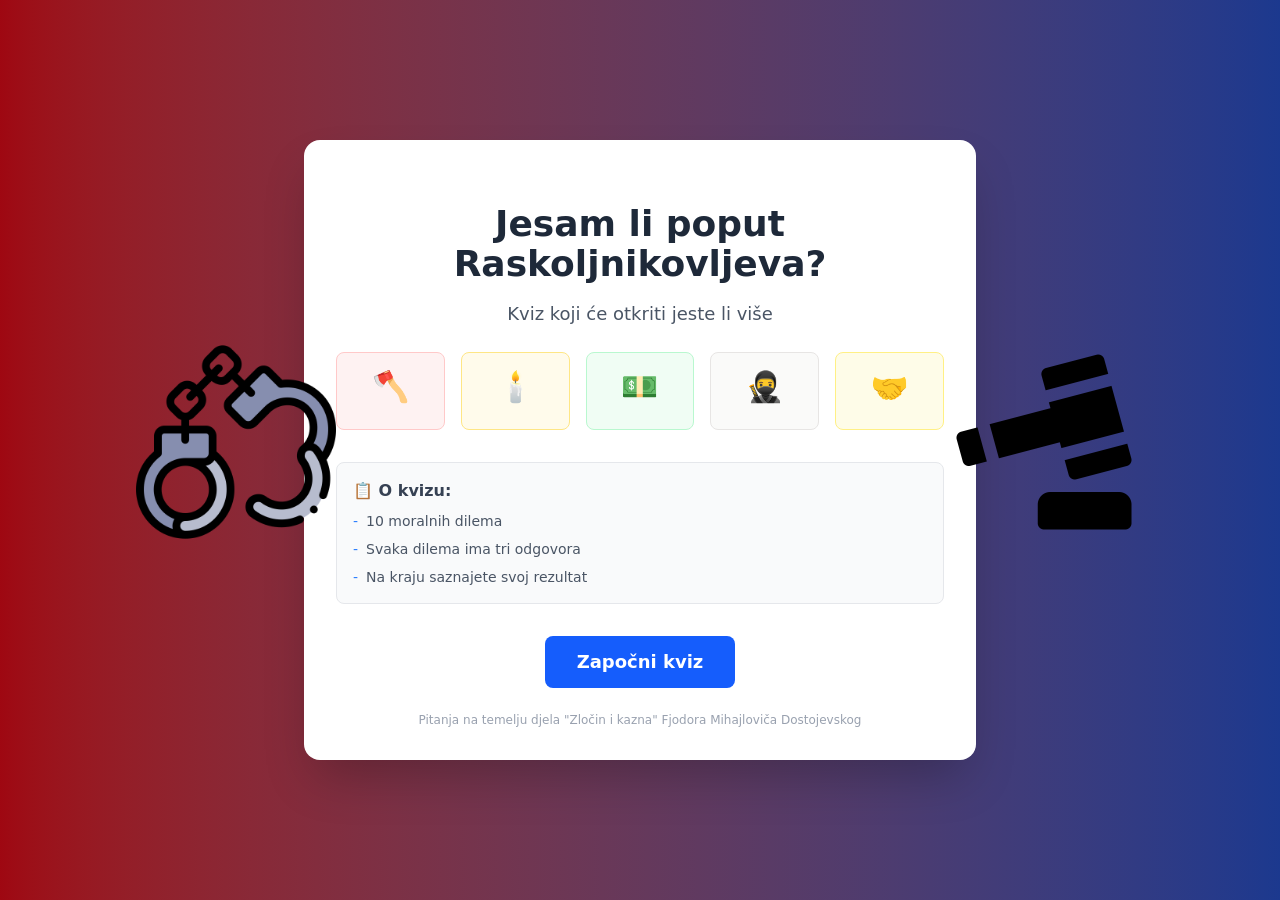
==== index.html @ 13b82465 "Promjene" ====
<html lang='en'>
  <head>
    <meta charset='UTF-8' />
    <meta name='viewport' content='width=device-width, initial-scale=1.0' />
    <title></title>
    <link rel='stylesheet' href='/stylesheets/output.css' />
  </head>

  <body>
        <!DOCTYPE html>
<html lang="hr">
<head>
    <meta charset="UTF-8">
    <meta name="viewport" content="width=device-width, initial-scale=1.0">
    <title>Jesam li kao Raskoljnikov?</title>
    <link rel='stylesheet' href='/stylesheets/output.css' />
</head>

<body class="bg-gradient-to-r from-red-800 to-blue-900 flex items-center justify-center p-4">

            <div class="absolute left-4 top-1/2 -translate-y-1/2 ml-30">
                    <img src="zlocin.png" alt="Zlocin" class="mb-4" style="max-width: 200px;">
            </div>

             <div class="absolute right-4 top-1/2 -translate-y-1/2 mr-30">
                    <img src="kazna.png" alt="Kazna" class="mb-4" style="max-width: 200px;">
            </div>

    <div class="max-w-2xl w-full">
         
        <div class="bg-white rounded-2xl shadow-2xl p-8 text-center">
            
           

            <h1 class="text-4xl font-bold text-gray-800 mb-4 mt-8">
                Jesam li poput Raskoljnikovljeva?
            </h1>
            
            <p class="text-gray-600 mb-6 text-lg">
                Kviz koji će otkriti jeste li više
            </p>
            
            
            <div class="flex flex-col sm:flex-row gap-4 mb-8">
                <div class="flex-1 bg-red-50 rounded-lg p-4 border border-red-200">
                    <div class="text-3xl mb-2">🪓</div>
                </div>
                
                <div class="flex-1 bg-amber-50 rounded-lg p-4 border border-amber-200">
                    <div class="text-3xl mb-2">🕯️</div>
                </div>

                <div class="flex-1 bg-green-50 rounded-lg p-4 border border-green-200">
                    <div class="text-3xl mb-2">💵</div>
                </div>

                <div class="flex-1 bg-stone-50 rounded-lg p-4 border border-stone-200">
                    <div class="text-3xl mb-2">🥷</div>
                </div>

                <div class="flex-1 bg-yellow-50 rounded-lg p-4 border border-yellow-200">
                    <div class="text-3xl mb-2">🤝</div>
                </div>
            </div>
            
            
            <div class="bg-gray-50 rounded-lg p-4 mb-8 text-left border border-gray-200">
                <p class="font-semibold text-gray-700 mb-2">📋 O kvizu:</p>
                <ul class="text-sm text-gray-600 space-y-2">
                    <li class="flex items-center gap-2">
                        <span class="text-blue-500">-</span>
                        10 moralnih dilema
                    </li>
                    <li class="flex items-center gap-2">
                        <span class="text-blue-500">-</span>
                        Svaka dilema ima tri odgovora
                    </li>
                    <li class="flex items-center gap-2">
                        <span class="text-blue-500">-</span>
                        Na kraju saznajete svoj rezultat
                    </li>
                </ul>
            </div>
            
            <a href="/kviz" class="inline-block bg-blue-600 text-white px-8 py-3 rounded-lg hover:bg-blue-700 transition text-lg font-semibold">
                Započni kviz 
            </a>
            
            <p class="text-xs text-gray-400 mt-6">
                Pitanja na temelju djela "Zločin i kazna" Fjodora Mihajloviča Dostojevskog
            </p>
        </div>
    </div>

</body>
</html>
  </body>
  

</html>
---- stylesheets/output.css ----
/*! tailwindcss v4.1.18 | MIT License | https://tailwindcss.com */
@layer properties;
@layer theme, base, components, utilities;
@layer theme {
  :root, :host {
    --font-sans: ui-sans-serif, system-ui, sans-serif, "Apple Color Emoji",
      "Segoe UI Emoji", "Segoe UI Symbol", "Noto Color Emoji";
    --font-mono: ui-monospace, SFMono-Regular, Menlo, Monaco, Consolas, "Liberation Mono",
      "Courier New", monospace;
    --color-red-50: oklch(97.1% 0.013 17.38);
    --color-red-200: oklch(88.5% 0.062 18.334);
    --color-red-800: oklch(44.4% 0.177 26.899);
    --color-red-900: oklch(39.6% 0.141 25.723);
    --color-amber-50: oklch(98.7% 0.022 95.277);
    --color-amber-200: oklch(92.4% 0.12 95.746);
    --color-yellow-50: oklch(98.7% 0.026 102.212);
    --color-yellow-200: oklch(94.5% 0.129 101.54);
    --color-yellow-900: oklch(42.1% 0.095 57.708);
    --color-green-50: oklch(98.2% 0.018 155.826);
    --color-green-200: oklch(92.5% 0.084 155.995);
    --color-green-600: oklch(62.7% 0.194 149.214);
    --color-green-700: oklch(52.7% 0.154 150.069);
    --color-blue-50: oklch(97% 0.014 254.604);
    --color-blue-200: oklch(88.2% 0.059 254.128);
    --color-blue-300: oklch(80.9% 0.105 251.813);
    --color-blue-500: oklch(62.3% 0.214 259.815);
    --color-blue-600: oklch(54.6% 0.245 262.881);
    --color-blue-700: oklch(48.8% 0.243 264.376);
    --color-blue-900: oklch(37.9% 0.146 265.522);
    --color-slate-50: oklch(98.4% 0.003 247.858);
    --color-slate-200: oklch(92.9% 0.013 255.508);
    --color-slate-700: oklch(37.2% 0.044 257.287);
    --color-slate-900: oklch(20.8% 0.042 265.755);
    --color-gray-50: oklch(98.5% 0.002 247.839);
    --color-gray-100: oklch(96.7% 0.003 264.542);
    --color-gray-200: oklch(92.8% 0.006 264.531);
    --color-gray-300: oklch(87.2% 0.01 258.338);
    --color-gray-400: oklch(70.7% 0.022 261.325);
    --color-gray-500: oklch(55.1% 0.027 264.364);
    --color-gray-600: oklch(44.6% 0.03 256.802);
    --color-gray-700: oklch(37.3% 0.034 259.733);
    --color-gray-800: oklch(27.8% 0.033 256.848);
    --color-gray-900: oklch(21% 0.034 264.665);
    --color-stone-50: oklch(98.5% 0.001 106.423);
    --color-stone-200: oklch(92.3% 0.003 48.717);
    --color-white: #fff;
    --spacing: 0.25rem;
    --container-2xl: 42rem;
    --text-xs: 0.75rem;
    --text-xs--line-height: calc(1 / 0.75);
    --text-sm: 0.875rem;
    --text-sm--line-height: calc(1.25 / 0.875);
    --text-base: 1rem;
    --text-base--line-height: calc(1.5 / 1);
    --text-lg: 1.125rem;
    --text-lg--line-height: calc(1.75 / 1.125);
    --text-xl: 1.25rem;
    --text-xl--line-height: calc(1.75 / 1.25);
    --text-2xl: 1.5rem;
    --text-2xl--line-height: calc(2 / 1.5);
    --text-3xl: 1.875rem;
    --text-3xl--line-height: calc(2.25 / 1.875);
    --text-4xl: 2.25rem;
    --text-4xl--line-height: calc(2.5 / 2.25);
    --text-6xl: 3.75rem;
    --text-6xl--line-height: 1;
    --text-7xl: 4.5rem;
    --text-7xl--line-height: 1;
    --text-8xl: 6rem;
    --text-8xl--line-height: 1;
    --font-weight-medium: 500;
    --font-weight-semibold: 600;
    --font-weight-bold: 700;
    --font-weight-extrabold: 800;
    --tracking-wide: 0.025em;
    --tracking-wider: 0.05em;
    --tracking-widest: 0.1em;
    --leading-snug: 1.375;
    --leading-relaxed: 1.625;
    --radius-lg: 0.5rem;
    --radius-xl: 0.75rem;
    --radius-2xl: 1rem;
    --animate-bounce: bounce 1s infinite;
    --default-transition-duration: 150ms;
    --default-transition-timing-function: cubic-bezier(0.4, 0, 0.2, 1);
    --default-font-family: var(--font-sans);
    --default-mono-font-family: var(--font-mono);
  }
}
@layer base {
  *, ::after, ::before, ::backdrop, ::file-selector-button {
    box-sizing: border-box;
    margin: 0;
    padding: 0;
    border: 0 solid;
  }
  html, :host {
    line-height: 1.5;
    -webkit-text-size-adjust: 100%;
    tab-size: 4;
    font-family: var(--default-font-family, ui-sans-serif, system-ui, sans-serif, "Apple Color Emoji", "Segoe UI Emoji", "Segoe UI Symbol", "Noto Color Emoji");
    font-feature-settings: var(--default-font-feature-settings, normal);
    font-variation-settings: var(--default-font-variation-settings, normal);
    -webkit-tap-highlight-color: transparent;
  }
  hr {
    height: 0;
    color: inherit;
    border-top-width: 1px;
  }
  abbr:where([title]) {
    -webkit-text-decoration: underline dotted;
    text-decoration: underline dotted;
  }
  h1, h2, h3, h4, h5, h6 {
    font-size: inherit;
    font-weight: inherit;
  }
  a {
    color: inherit;
    -webkit-text-decoration: inherit;
    text-decoration: inherit;
  }
  b, strong {
    font-weight: bolder;
  }
  code, kbd, samp, pre {
    font-family: var(--default-mono-font-family, ui-monospace, SFMono-Regular, Menlo, Monaco, Consolas, "Liberation Mono", "Courier New", monospace);
    font-feature-settings: var(--default-mono-font-feature-settings, normal);
    font-variation-settings: var(--default-mono-font-variation-settings, normal);
    font-size: 1em;
  }
  small {
    font-size: 80%;
  }
  sub, sup {
    font-size: 75%;
    line-height: 0;
    position: relative;
    vertical-align: baseline;
  }
  sub {
    bottom: -0.25em;
  }
  sup {
    top: -0.5em;
  }
  table {
    text-indent: 0;
    border-color: inherit;
    border-collapse: collapse;
  }
  :-moz-focusring {
    outline: auto;
  }
  progress {
    vertical-align: baseline;
  }
  summary {
    display: list-item;
  }
  ol, ul, menu {
    list-style: none;
  }
  img, svg, video, canvas, audio, iframe, embed, object {
    display: block;
    vertical-align: middle;
  }
  img, video {
    max-width: 100%;
    height: auto;
  }
  button, input, select, optgroup, textarea, ::file-selector-button {
    font: inherit;
    font-feature-settings: inherit;
    font-variation-settings: inherit;
    letter-spacing: inherit;
    color: inherit;
    border-radius: 0;
    background-color: transparent;
    opacity: 1;
  }
  :where(select:is([multiple], [size])) optgroup {
    font-weight: bolder;
  }
  :where(select:is([multiple], [size])) optgroup option {
    padding-inline-start: 20px;
  }
  ::file-selector-button {
    margin-inline-end: 4px;
  }
  ::placeholder {
    opacity: 1;
  }
  @supports (not (-webkit-appearance: -apple-pay-button))  or (contain-intrinsic-size: 1px) {
    ::placeholder {
      color: currentcolor;
      @supports (color: color-mix(in lab, red, red)) {
        color: color-mix(in oklab, currentcolor 50%, transparent);
      }
    }
  }
  textarea {
    resize: vertical;
  }
  ::-webkit-search-decoration {
    -webkit-appearance: none;
  }
  ::-webkit-date-and-time-value {
    min-height: 1lh;
    text-align: inherit;
  }
  ::-webkit-datetime-edit {
    display: inline-flex;
  }
  ::-webkit-datetime-edit-fields-wrapper {
    padding: 0;
  }
  ::-webkit-datetime-edit, ::-webkit-datetime-edit-year-field, ::-webkit-datetime-edit-month-field, ::-webkit-datetime-edit-day-field, ::-webkit-datetime-edit-hour-field, ::-webkit-datetime-edit-minute-field, ::-webkit-datetime-edit-second-field, ::-webkit-datetime-edit-millisecond-field, ::-webkit-datetime-edit-meridiem-field {
    padding-block: 0;
  }
  ::-webkit-calendar-picker-indicator {
    line-height: 1;
  }
  :-moz-ui-invalid {
    box-shadow: none;
  }
  button, input:where([type="button"], [type="reset"], [type="submit"]), ::file-selector-button {
    appearance: button;
  }
  ::-webkit-inner-spin-button, ::-webkit-outer-spin-button {
    height: auto;
  }
  [hidden]:where(:not([hidden="until-found"])) {
    display: none !important;
  }
}
@layer utilities {
  .absolute {
    position: absolute;
  }
  .top-1 {
    top: calc(var(--spacing) * 1);
  }
  .top-1\/2 {
    top: calc(1/2 * 100%);
  }
  .right-4 {
    right: calc(var(--spacing) * 4);
  }
  .left-4 {
    left: calc(var(--spacing) * 4);
  }
  .mt-1 {
    margin-top: calc(var(--spacing) * 1);
  }
  .mt-3 {
    margin-top: calc(var(--spacing) * 3);
  }
  .mt-6 {
    margin-top: calc(var(--spacing) * 6);
  }
  .mt-8 {
    margin-top: calc(var(--spacing) * 8);
  }
  .mr-30 {
    margin-right: calc(var(--spacing) * 30);
  }
  .mb-2 {
    margin-bottom: calc(var(--spacing) * 2);
  }
  .mb-4 {
    margin-bottom: calc(var(--spacing) * 4);
  }
  .mb-6 {
    margin-bottom: calc(var(--spacing) * 6);
  }
  .mb-8 {
    margin-bottom: calc(var(--spacing) * 8);
  }
  .ml-30 {
    margin-left: calc(var(--spacing) * 30);
  }
  .flex {
    display: flex;
  }
  .inline-block {
    display: inline-block;
  }
  .table {
    display: table;
  }
  .h-2 {
    height: calc(var(--spacing) * 2);
  }
  .h-32 {
    height: calc(var(--spacing) * 32);
  }
  .w-32 {
    width: calc(var(--spacing) * 32);
  }
  .w-full {
    width: 100%;
  }
  .max-w-2xl {
    max-width: var(--container-2xl);
  }
  .flex-1 {
    flex: 1;
  }
  .border-collapse {
    border-collapse: collapse;
  }
  .-translate-y-1 {
    --tw-translate-y: calc(var(--spacing) * -1);
    translate: var(--tw-translate-x) var(--tw-translate-y);
  }
  .-translate-y-1\/2 {
    --tw-translate-y: calc(calc(1/2 * 100%) * -1);
    translate: var(--tw-translate-x) var(--tw-translate-y);
  }
  .transform {
    transform: var(--tw-rotate-x,) var(--tw-rotate-y,) var(--tw-rotate-z,) var(--tw-skew-x,) var(--tw-skew-y,);
  }
  .animate-bounce {
    animation: var(--animate-bounce);
  }
  .resize {
    resize: both;
  }
  .flex-col {
    flex-direction: column;
  }
  .items-center {
    align-items: center;
  }
  .justify-between {
    justify-content: space-between;
  }
  .justify-center {
    justify-content: center;
  }
  .gap-1 {
    gap: calc(var(--spacing) * 1);
  }
  .gap-2 {
    gap: calc(var(--spacing) * 2);
  }
  .gap-4 {
    gap: calc(var(--spacing) * 4);
  }
  .space-y-2 {
    :where(& > :not(:last-child)) {
      --tw-space-y-reverse: 0;
      margin-block-start: calc(calc(var(--spacing) * 2) * var(--tw-space-y-reverse));
      margin-block-end: calc(calc(var(--spacing) * 2) * calc(1 - var(--tw-space-y-reverse)));
    }
  }
  .space-y-3 {
    :where(& > :not(:last-child)) {
      --tw-space-y-reverse: 0;
      margin-block-start: calc(calc(var(--spacing) * 3) * var(--tw-space-y-reverse));
      margin-block-end: calc(calc(var(--spacing) * 3) * calc(1 - var(--tw-space-y-reverse)));
    }
  }
  .rounded-2xl {
    border-radius: var(--radius-2xl);
  }
  .rounded-full {
    border-radius: calc(infinity * 1px);
  }
  .rounded-lg {
    border-radius: var(--radius-lg);
  }
  .rounded-xl {
    border-radius: var(--radius-xl);
  }
  .border {
    border-style: var(--tw-border-style);
    border-width: 1px;
  }
  .border-amber-200 {
    border-color: var(--color-amber-200);
  }
  .border-blue-200 {
    border-color: var(--color-blue-200);
  }
  .border-gray-200 {
    border-color: var(--color-gray-200);
  }
  .border-green-200 {
    border-color: var(--color-green-200);
  }
  .border-red-200 {
    border-color: var(--color-red-200);
  }
  .border-slate-200 {
    border-color: var(--color-slate-200);
  }
  .border-stone-200 {
    border-color: var(--color-stone-200);
  }
  .border-yellow-200 {
    border-color: var(--color-yellow-200);
  }
  .bg-amber-50 {
    background-color: var(--color-amber-50);
  }
  .bg-blue-50 {
    background-color: var(--color-blue-50);
  }
  .bg-blue-600 {
    background-color: var(--color-blue-600);
  }
  .bg-gray-50 {
    background-color: var(--color-gray-50);
  }
  .bg-gray-100 {
    background-color: var(--color-gray-100);
  }
  .bg-gray-200 {
    background-color: var(--color-gray-200);
  }
  .bg-green-50 {
    background-color: var(--color-green-50);
  }
  .bg-green-600 {
    background-color: var(--color-green-600);
  }
  .bg-red-50 {
    background-color: var(--color-red-50);
  }
  .bg-slate-50 {
    background-color: var(--color-slate-50);
  }
  .bg-stone-50 {
    background-color: var(--color-stone-50);
  }
  .bg-white {
    background-color: var(--color-white);
  }
  .bg-yellow-50 {
    background-color: var(--color-yellow-50);
  }
  .bg-gradient-to-r {
    --tw-gradient-position: to right in oklab;
    background-image: linear-gradient(var(--tw-gradient-stops));
  }
  .from-red-800 {
    --tw-gradient-from: var(--color-red-800);
    --tw-gradient-stops: var(--tw-gradient-via-stops, var(--tw-gradient-position), var(--tw-gradient-from) var(--tw-gradient-from-position), var(--tw-gradient-to) var(--tw-gradient-to-position));
  }
  .to-blue-900 {
    --tw-gradient-to: var(--color-blue-900);
    --tw-gradient-stops: var(--tw-gradient-via-stops, var(--tw-gradient-position), var(--tw-gradient-from) var(--tw-gradient-from-position), var(--tw-gradient-to) var(--tw-gradient-to-position));
  }
  .p-2 {
    padding: calc(var(--spacing) * 2);
  }
  .p-3 {
    padding: calc(var(--spacing) * 3);
  }
  .p-4 {
    padding: calc(var(--spacing) * 4);
  }
  .p-6 {
    padding: calc(var(--spacing) * 6);
  }
  .p-8 {
    padding: calc(var(--spacing) * 8);
  }
  .px-2 {
    padding-inline: calc(var(--spacing) * 2);
  }
  .px-4 {
    padding-inline: calc(var(--spacing) * 4);
  }
  .px-6 {
    padding-inline: calc(var(--spacing) * 6);
  }
  .px-8 {
    padding-inline: calc(var(--spacing) * 8);
  }
  .py-2 {
    padding-block: calc(var(--spacing) * 2);
  }
  .py-3 {
    padding-block: calc(var(--spacing) * 3);
  }
  .py-4 {
    padding-block: calc(var(--spacing) * 4);
  }
  .text-center {
    text-align: center;
  }
  .text-left {
    text-align: left;
  }
  .text-2xl {
    font-size: var(--text-2xl);
    line-height: var(--tw-leading, var(--text-2xl--line-height));
  }
  .text-3xl {
    font-size: var(--text-3xl);
    line-height: var(--tw-leading, var(--text-3xl--line-height));
  }
  .text-4xl {
    font-size: var(--text-4xl);
    line-height: var(--tw-leading, var(--text-4xl--line-height));
  }
  .text-6xl {
    font-size: var(--text-6xl);
    line-height: var(--tw-leading, var(--text-6xl--line-height));
  }
  .text-7xl {
    font-size: var(--text-7xl);
    line-height: var(--tw-leading, var(--text-7xl--line-height));
  }
  .text-base {
    font-size: var(--text-base);
    line-height: var(--tw-leading, var(--text-base--line-height));
  }
  .text-lg {
    font-size: var(--text-lg);
    line-height: var(--tw-leading, var(--text-lg--line-height));
  }
  .text-sm {
    font-size: var(--text-sm);
    line-height: var(--tw-leading, var(--text-sm--line-height));
  }
  .text-xl {
    font-size: var(--text-xl);
    line-height: var(--tw-leading, var(--text-xl--line-height));
  }
  .text-xs {
    font-size: var(--text-xs);
    line-height: var(--tw-leading, var(--text-xs--line-height));
  }
  .leading-relaxed {
    --tw-leading: var(--leading-relaxed);
    line-height: var(--leading-relaxed);
  }
  .leading-snug {
    --tw-leading: var(--leading-snug);
    line-height: var(--leading-snug);
  }
  .font-bold {
    --tw-font-weight: var(--font-weight-bold);
    font-weight: var(--font-weight-bold);
  }
  .font-extrabold {
    --tw-font-weight: var(--font-weight-extrabold);
    font-weight: var(--font-weight-extrabold);
  }
  .font-medium {
    --tw-font-weight: var(--font-weight-medium);
    font-weight: var(--font-weight-medium);
  }
  .font-semibold {
    --tw-font-weight: var(--font-weight-semibold);
    font-weight: var(--font-weight-semibold);
  }
  .tracking-wide {
    --tw-tracking: var(--tracking-wide);
    letter-spacing: var(--tracking-wide);
  }
  .tracking-widest {
    --tw-tracking: var(--tracking-widest);
    letter-spacing: var(--tracking-widest);
  }
  .text-blue-500 {
    color: var(--color-blue-500);
  }
  .text-blue-600 {
    color: var(--color-blue-600);
  }
  .text-blue-700 {
    color: var(--color-blue-700);
  }
  .text-gray-400 {
    color: var(--color-gray-400);
  }
  .text-gray-500 {
    color: var(--color-gray-500);
  }
  .text-gray-600 {
    color: var(--color-gray-600);
  }
  .text-gray-700 {
    color: var(--color-gray-700);
  }
  .text-gray-800 {
    color: var(--color-gray-800);
  }
  .text-green-700 {
    color: var(--color-green-700);
  }
  .text-white {
    color: var(--color-white);
  }
  .uppercase {
    text-transform: uppercase;
  }
  .underline {
    text-decoration-line: underline;
  }
  .opacity-50 {
    opacity: 50%;
  }
  .opacity-80 {
    opacity: 80%;
  }
  .opacity-90 {
    opacity: 90%;
  }
  .opacity-100 {
    opacity: 100%;
  }
  .shadow-2xl {
    --tw-shadow: 0 25px 50px -12px var(--tw-shadow-color, rgb(0 0 0 / 0.25));
    box-shadow: var(--tw-inset-shadow), var(--tw-inset-ring-shadow), var(--tw-ring-offset-shadow), var(--tw-ring-shadow), var(--tw-shadow);
  }
  .shadow-lg {
    --tw-shadow: 0 10px 15px -3px var(--tw-shadow-color, rgb(0 0 0 / 0.1)), 0 4px 6px -4px var(--tw-shadow-color, rgb(0 0 0 / 0.1));
    box-shadow: var(--tw-inset-shadow), var(--tw-inset-ring-shadow), var(--tw-ring-offset-shadow), var(--tw-ring-shadow), var(--tw-shadow);
  }
  .shadow-md {
    --tw-shadow: 0 4px 6px -1px var(--tw-shadow-color, rgb(0 0 0 / 0.1)), 0 2px 4px -2px var(--tw-shadow-color, rgb(0 0 0 / 0.1));
    box-shadow: var(--tw-inset-shadow), var(--tw-inset-ring-shadow), var(--tw-ring-offset-shadow), var(--tw-ring-shadow), var(--tw-shadow);
  }
  .shadow-xl {
    --tw-shadow: 0 20px 25px -5px var(--tw-shadow-color, rgb(0 0 0 / 0.1)), 0 8px 10px -6px var(--tw-shadow-color, rgb(0 0 0 / 0.1));
    box-shadow: var(--tw-inset-shadow), var(--tw-inset-ring-shadow), var(--tw-ring-offset-shadow), var(--tw-ring-shadow), var(--tw-shadow);
  }
  .shadow-blue-200 {
    --tw-shadow-color: oklch(88.2% 0.059 254.128);
    @supports (color: color-mix(in lab, red, red)) {
      --tw-shadow-color: color-mix(in oklab, var(--color-blue-200) var(--tw-shadow-alpha), transparent);
    }
  }
  .shadow-green-200 {
    --tw-shadow-color: oklch(92.5% 0.084 155.995);
    @supports (color: color-mix(in lab, red, red)) {
      --tw-shadow-color: color-mix(in oklab, var(--color-green-200) var(--tw-shadow-alpha), transparent);
    }
  }
  .outline {
    outline-style: var(--tw-outline-style);
    outline-width: 1px;
  }
  .transition {
    transition-property: color, background-color, border-color, outline-color, text-decoration-color, fill, stroke, --tw-gradient-from, --tw-gradient-via, --tw-gradient-to, opacity, box-shadow, transform, translate, scale, rotate, filter, -webkit-backdrop-filter, backdrop-filter, display, content-visibility, overlay, pointer-events;
    transition-timing-function: var(--tw-ease, var(--default-transition-timing-function));
    transition-duration: var(--tw-duration, var(--default-transition-duration));
  }
  .transition-all {
    transition-property: all;
    transition-timing-function: var(--tw-ease, var(--default-transition-timing-function));
    transition-duration: var(--tw-duration, var(--default-transition-duration));
  }
  .duration-200 {
    --tw-duration: 200ms;
    transition-duration: 200ms;
  }
  .duration-300 {
    --tw-duration: 300ms;
    transition-duration: 300ms;
  }
  .hover\:border-blue-300 {
    &:hover {
      @media (hover: hover) {
        border-color: var(--color-blue-300);
      }
    }
  }
  .hover\:bg-blue-50 {
    &:hover {
      @media (hover: hover) {
        background-color: var(--color-blue-50);
      }
    }
  }
  .hover\:bg-blue-700 {
    &:hover {
      @media (hover: hover) {
        background-color: var(--color-blue-700);
      }
    }
  }
  .hover\:bg-gray-50 {
    &:hover {
      @media (hover: hover) {
        background-color: var(--color-gray-50);
      }
    }
  }
  .hover\:bg-green-700 {
    &:hover {
      @media (hover: hover) {
        background-color: var(--color-green-700);
      }
    }
  }
  .active\:scale-98 {
    &:active {
      --tw-scale-x: 98%;
      --tw-scale-y: 98%;
      --tw-scale-z: 98%;
      scale: var(--tw-scale-x) var(--tw-scale-y);
    }
  }
  .sm\:flex-row {
    @media (width >= 40rem) {
      flex-direction: row;
    }
  }
}
@property --tw-translate-x {
  syntax: "*";
  inherits: false;
  initial-value: 0;
}
@property --tw-translate-y {
  syntax: "*";
  inherits: false;
  initial-value: 0;
}
@property --tw-translate-z {
  syntax: "*";
  inherits: false;
  initial-value: 0;
}
@property --tw-rotate-x {
  syntax: "*";
  inherits: false;
}
@property --tw-rotate-y {
  syntax: "*";
  inherits: false;
}
@property --tw-rotate-z {
  syntax: "*";
  inherits: false;
}
@property --tw-skew-x {
  syntax: "*";
  inherits: false;
}
@property --tw-skew-y {
  syntax: "*";
  inherits: false;
}
@property --tw-space-y-reverse {
  syntax: "*";
  inherits: false;
  initial-value: 0;
}
@property --tw-border-style {
  syntax: "*";
  inherits: false;
  initial-value: solid;
}
@property --tw-gradient-position {
  syntax: "*";
  inherits: false;
}
@property --tw-gradient-from {
  syntax: "<color>";
  inherits: false;
  initial-value: #0000;
}
@property --tw-gradient-via {
  syntax: "<color>";
  inherits: false;
  initial-value: #0000;
}
@property --tw-gradient-to {
  syntax: "<color>";
  inherits: false;
  initial-value: #0000;
}
@property --tw-gradient-stops {
  syntax: "*";
  inherits: false;
}
@property --tw-gradient-via-stops {
  syntax: "*";
  inherits: false;
}
@property --tw-gradient-from-position {
  syntax: "<length-percentage>";
  inherits: false;
  initial-value: 0%;
}
@property --tw-gradient-via-position {
  syntax: "<length-percentage>";
  inherits: false;
  initial-value: 50%;
}
@property --tw-gradient-to-position {
  syntax: "<length-percentage>";
  inherits: false;
  initial-value: 100%;
}
@property --tw-leading {
  syntax: "*";
  inherits: false;
}
@property --tw-font-weight {
  syntax: "*";
  inherits: false;
}
@property --tw-tracking {
  syntax: "*";
  inherits: false;
}
@property --tw-shadow {
  syntax: "*";
  inherits: false;
  initial-value: 0 0 #0000;
}
@property --tw-shadow-color {
  syntax: "*";
  inherits: false;
}
@property --tw-shadow-alpha {
  syntax: "<percentage>";
  inherits: false;
  initial-value: 100%;
}
@property --tw-inset-shadow {
  syntax: "*";
  inherits: false;
  initial-value: 0 0 #0000;
}
@property --tw-inset-shadow-color {
  syntax: "*";
  inherits: false;
}
@property --tw-inset-shadow-alpha {
  syntax: "<percentage>";
  inherits: false;
  initial-value: 100%;
}
@property --tw-ring-color {
  syntax: "*";
  inherits: false;
}
@property --tw-ring-shadow {
  syntax: "*";
  inherits: false;
  initial-value: 0 0 #0000;
}
@property --tw-inset-ring-color {
  syntax: "*";
  inherits: false;
}
@property --tw-inset-ring-shadow {
  syntax: "*";
  inherits: false;
  initial-value: 0 0 #0000;
}
@property --tw-ring-inset {
  syntax: "*";
  inherits: false;
}
@property --tw-ring-offset-width {
  syntax: "<length>";
  inherits: false;
  initial-value: 0px;
}
@property --tw-ring-offset-color {
  syntax: "*";
  inherits: false;
  initial-value: #fff;
}
@property --tw-ring-offset-shadow {
  syntax: "*";
  inherits: false;
  initial-value: 0 0 #0000;
}
@property --tw-outline-style {
  syntax: "*";
  inherits: false;
  initial-value: solid;
}
@property --tw-duration {
  syntax: "*";
  inherits: false;
}
@property --tw-scale-x {
  syntax: "*";
  inherits: false;
  initial-value: 1;
}
@property --tw-scale-y {
  syntax: "*";
  inherits: false;
  initial-value: 1;
}
@property --tw-scale-z {
  syntax: "*";
  inherits: false;
  initial-value: 1;
}
@keyframes bounce {
  0%, 100% {
    transform: translateY(-25%);
    animation-timing-function: cubic-bezier(0.8, 0, 1, 1);
  }
  50% {
    transform: none;
    animation-timing-function: cubic-bezier(0, 0, 0.2, 1);
  }
}
@layer properties {
  @supports ((-webkit-hyphens: none) and (not (margin-trim: inline))) or ((-moz-orient: inline) and (not (color:rgb(from red r g b)))) {
    *, ::before, ::after, ::backdrop {
      --tw-translate-x: 0;
      --tw-translate-y: 0;
      --tw-translate-z: 0;
      --tw-rotate-x: initial;
      --tw-rotate-y: initial;
      --tw-rotate-z: initial;
      --tw-skew-x: initial;
      --tw-skew-y: initial;
      --tw-space-y-reverse: 0;
      --tw-border-style: solid;
      --tw-gradient-position: initial;
      --tw-gradient-from: #0000;
      --tw-gradient-via: #0000;
      --tw-gradient-to: #0000;
      --tw-gradient-stops: initial;
      --tw-gradient-via-stops: initial;
      --tw-gradient-from-position: 0%;
      --tw-gradient-via-position: 50%;
      --tw-gradient-to-position: 100%;
      --tw-leading: initial;
      --tw-font-weight: initial;
      --tw-tracking: initial;
      --tw-shadow: 0 0 #0000;
      --tw-shadow-color: initial;
      --tw-shadow-alpha: 100%;
      --tw-inset-shadow: 0 0 #0000;
      --tw-inset-shadow-color: initial;
      --tw-inset-shadow-alpha: 100%;
      --tw-ring-color: initial;
      --tw-ring-shadow: 0 0 #0000;
      --tw-inset-ring-color: initial;
      --tw-inset-ring-shadow: 0 0 #0000;
      --tw-ring-inset: initial;
      --tw-ring-offset-width: 0px;
      --tw-ring-offset-color: #fff;
      --tw-ring-offset-shadow: 0 0 #0000;
      --tw-outline-style: solid;
      --tw-duration: initial;
      --tw-scale-x: 1;
      --tw-scale-y: 1;
      --tw-scale-z: 1;
    }
  }
}
---- stylesheets/output.css ----
/*! tailwindcss v4.1.18 | MIT License | https://tailwindcss.com */
@layer properties;
@layer theme, base, components, utilities;
@layer theme {
  :root, :host {
    --font-sans: ui-sans-serif, system-ui, sans-serif, "Apple Color Emoji",
      "Segoe UI Emoji", "Segoe UI Symbol", "Noto Color Emoji";
    --font-mono: ui-monospace, SFMono-Regular, Menlo, Monaco, Consolas, "Liberation Mono",
      "Courier New", monospace;
    --color-red-50: oklch(97.1% 0.013 17.38);
    --color-red-200: oklch(88.5% 0.062 18.334);
    --color-red-800: oklch(44.4% 0.177 26.899);
    --color-red-900: oklch(39.6% 0.141 25.723);
    --color-amber-50: oklch(98.7% 0.022 95.277);
    --color-amber-200: oklch(92.4% 0.12 95.746);
    --color-yellow-50: oklch(98.7% 0.026 102.212);
    --color-yellow-200: oklch(94.5% 0.129 101.54);
    --color-yellow-900: oklch(42.1% 0.095 57.708);
    --color-green-50: oklch(98.2% 0.018 155.826);
    --color-green-200: oklch(92.5% 0.084 155.995);
    --color-green-600: oklch(62.7% 0.194 149.214);
    --color-green-700: oklch(52.7% 0.154 150.069);
    --color-blue-50: oklch(97% 0.014 254.604);
    --color-blue-200: oklch(88.2% 0.059 254.128);
    --color-blue-300: oklch(80.9% 0.105 251.813);
    --color-blue-500: oklch(62.3% 0.214 259.815);
    --color-blue-600: oklch(54.6% 0.245 262.881);
    --color-blue-700: oklch(48.8% 0.243 264.376);
    --color-blue-900: oklch(37.9% 0.146 265.522);
    --color-slate-50: oklch(98.4% 0.003 247.858);
    --color-slate-200: oklch(92.9% 0.013 255.508);
    --color-slate-700: oklch(37.2% 0.044 257.287);
    --color-slate-900: oklch(20.8% 0.042 265.755);
    --color-gray-50: oklch(98.5% 0.002 247.839);
    --color-gray-100: oklch(96.7% 0.003 264.542);
    --color-gray-200: oklch(92.8% 0.006 264.531);
    --color-gray-300: oklch(87.2% 0.01 258.338);
    --color-gray-400: oklch(70.7% 0.022 261.325);
    --color-gray-500: oklch(55.1% 0.027 264.364);
    --color-gray-600: oklch(44.6% 0.03 256.802);
    --color-gray-700: oklch(37.3% 0.034 259.733);
    --color-gray-800: oklch(27.8% 0.033 256.848);
    --color-gray-900: oklch(21% 0.034 264.665);
    --color-stone-50: oklch(98.5% 0.001 106.423);
    --color-stone-200: oklch(92.3% 0.003 48.717);
    --color-white: #fff;
    --spacing: 0.25rem;
    --container-2xl: 42rem;
    --text-xs: 0.75rem;
    --text-xs--line-height: calc(1 / 0.75);
    --text-sm: 0.875rem;
    --text-sm--line-height: calc(1.25 / 0.875);
    --text-base: 1rem;
    --text-base--line-height: calc(1.5 / 1);
    --text-lg: 1.125rem;
    --text-lg--line-height: calc(1.75 / 1.125);
    --text-xl: 1.25rem;
    --text-xl--line-height: calc(1.75 / 1.25);
    --text-2xl: 1.5rem;
    --text-2xl--line-height: calc(2 / 1.5);
    --text-3xl: 1.875rem;
    --text-3xl--line-height: calc(2.25 / 1.875);
    --text-4xl: 2.25rem;
    --text-4xl--line-height: calc(2.5 / 2.25);
    --text-6xl: 3.75rem;
    --text-6xl--line-height: 1;
    --text-7xl: 4.5rem;
    --text-7xl--line-height: 1;
    --text-8xl: 6rem;
    --text-8xl--line-height: 1;
    --font-weight-medium: 500;
    --font-weight-semibold: 600;
    --font-weight-bold: 700;
    --font-weight-extrabold: 800;
    --tracking-wide: 0.025em;
    --tracking-wider: 0.05em;
    --tracking-widest: 0.1em;
    --leading-snug: 1.375;
    --leading-relaxed: 1.625;
    --radius-lg: 0.5rem;
    --radius-xl: 0.75rem;
    --radius-2xl: 1rem;
    --animate-bounce: bounce 1s infinite;
    --default-transition-duration: 150ms;
    --default-transition-timing-function: cubic-bezier(0.4, 0, 0.2, 1);
    --default-font-family: var(--font-sans);
    --default-mono-font-family: var(--font-mono);
  }
}
@layer base {
  *, ::after, ::before, ::backdrop, ::file-selector-button {
    box-sizing: border-box;
    margin: 0;
    padding: 0;
    border: 0 solid;
  }
  html, :host {
    line-height: 1.5;
    -webkit-text-size-adjust: 100%;
    tab-size: 4;
    font-family: var(--default-font-family, ui-sans-serif, system-ui, sans-serif, "Apple Color Emoji", "Segoe UI Emoji", "Segoe UI Symbol", "Noto Color Emoji");
    font-feature-settings: var(--default-font-feature-settings, normal);
    font-variation-settings: var(--default-font-variation-settings, normal);
    -webkit-tap-highlight-color: transparent;
  }
  hr {
    height: 0;
    color: inherit;
    border-top-width: 1px;
  }
  abbr:where([title]) {
    -webkit-text-decoration: underline dotted;
    text-decoration: underline dotted;
  }
  h1, h2, h3, h4, h5, h6 {
    font-size: inherit;
    font-weight: inherit;
  }
  a {
    color: inherit;
    -webkit-text-decoration: inherit;
    text-decoration: inherit;
  }
  b, strong {
    font-weight: bolder;
  }
  code, kbd, samp, pre {
    font-family: var(--default-mono-font-family, ui-monospace, SFMono-Regular, Menlo, Monaco, Consolas, "Liberation Mono", "Courier New", monospace);
    font-feature-settings: var(--default-mono-font-feature-settings, normal);
    font-variation-settings: var(--default-mono-font-variation-settings, normal);
    font-size: 1em;
  }
  small {
    font-size: 80%;
  }
  sub, sup {
    font-size: 75%;
    line-height: 0;
    position: relative;
    vertical-align: baseline;
  }
  sub {
    bottom: -0.25em;
  }
  sup {
    top: -0.5em;
  }
  table {
    text-indent: 0;
    border-color: inherit;
    border-collapse: collapse;
  }
  :-moz-focusring {
    outline: auto;
  }
  progress {
    vertical-align: baseline;
  }
  summary {
    display: list-item;
  }
  ol, ul, menu {
    list-style: none;
  }
  img, svg, video, canvas, audio, iframe, embed, object {
    display: block;
    vertical-align: middle;
  }
  img, video {
    max-width: 100%;
    height: auto;
  }
  button, input, select, optgroup, textarea, ::file-selector-button {
    font: inherit;
    font-feature-settings: inherit;
    font-variation-settings: inherit;
    letter-spacing: inherit;
    color: inherit;
    border-radius: 0;
    background-color: transparent;
    opacity: 1;
  }
  :where(select:is([multiple], [size])) optgroup {
    font-weight: bolder;
  }
  :where(select:is([multiple], [size])) optgroup option {
    padding-inline-start: 20px;
  }
  ::file-selector-button {
    margin-inline-end: 4px;
  }
  ::placeholder {
    opacity: 1;
  }
  @supports (not (-webkit-appearance: -apple-pay-button))  or (contain-intrinsic-size: 1px) {
    ::placeholder {
      color: currentcolor;
      @supports (color: color-mix(in lab, red, red)) {
        color: color-mix(in oklab, currentcolor 50%, transparent);
      }
    }
  }
  textarea {
    resize: vertical;
  }
  ::-webkit-search-decoration {
    -webkit-appearance: none;
  }
  ::-webkit-date-and-time-value {
    min-height: 1lh;
    text-align: inherit;
  }
  ::-webkit-datetime-edit {
    display: inline-flex;
  }
  ::-webkit-datetime-edit-fields-wrapper {
    padding: 0;
  }
  ::-webkit-datetime-edit, ::-webkit-datetime-edit-year-field, ::-webkit-datetime-edit-month-field, ::-webkit-datetime-edit-day-field, ::-webkit-datetime-edit-hour-field, ::-webkit-datetime-edit-minute-field, ::-webkit-datetime-edit-second-field, ::-webkit-datetime-edit-millisecond-field, ::-webkit-datetime-edit-meridiem-field {
    padding-block: 0;
  }
  ::-webkit-calendar-picker-indicator {
    line-height: 1;
  }
  :-moz-ui-invalid {
    box-shadow: none;
  }
  button, input:where([type="button"], [type="reset"], [type="submit"]), ::file-selector-button {
    appearance: button;
  }
  ::-webkit-inner-spin-button, ::-webkit-outer-spin-button {
    height: auto;
  }
  [hidden]:where(:not([hidden="until-found"])) {
    display: none !important;
  }
}
@layer utilities {
  .absolute {
    position: absolute;
  }
  .top-1 {
    top: calc(var(--spacing) * 1);
  }
  .top-1\/2 {
    top: calc(1/2 * 100%);
  }
  .right-4 {
    right: calc(var(--spacing) * 4);
  }
  .left-4 {
    left: calc(var(--spacing) * 4);
  }
  .mt-1 {
    margin-top: calc(var(--spacing) * 1);
  }
  .mt-3 {
    margin-top: calc(var(--spacing) * 3);
  }
  .mt-6 {
    margin-top: calc(var(--spacing) * 6);
  }
  .mt-8 {
    margin-top: calc(var(--spacing) * 8);
  }
  .mr-30 {
    margin-right: calc(var(--spacing) * 30);
  }
  .mb-2 {
    margin-bottom: calc(var(--spacing) * 2);
  }
  .mb-4 {
    margin-bottom: calc(var(--spacing) * 4);
  }
  .mb-6 {
    margin-bottom: calc(var(--spacing) * 6);
  }
  .mb-8 {
    margin-bottom: calc(var(--spacing) * 8);
  }
  .ml-30 {
    margin-left: calc(var(--spacing) * 30);
  }
  .flex {
    display: flex;
  }
  .inline-block {
    display: inline-block;
  }
  .table {
    display: table;
  }
  .h-2 {
    height: calc(var(--spacing) * 2);
  }
  .h-32 {
    height: calc(var(--spacing) * 32);
  }
  .w-32 {
    width: calc(var(--spacing) * 32);
  }
  .w-full {
    width: 100%;
  }
  .max-w-2xl {
    max-width: var(--container-2xl);
  }
  .flex-1 {
    flex: 1;
  }
  .border-collapse {
    border-collapse: collapse;
  }
  .-translate-y-1 {
    --tw-translate-y: calc(var(--spacing) * -1);
    translate: var(--tw-translate-x) var(--tw-translate-y);
  }
  .-translate-y-1\/2 {
    --tw-translate-y: calc(calc(1/2 * 100%) * -1);
    translate: var(--tw-translate-x) var(--tw-translate-y);
  }
  .transform {
    transform: var(--tw-rotate-x,) var(--tw-rotate-y,) var(--tw-rotate-z,) var(--tw-skew-x,) var(--tw-skew-y,);
  }
  .animate-bounce {
    animation: var(--animate-bounce);
  }
  .resize {
    resize: both;
  }
  .flex-col {
    flex-direction: column;
  }
  .items-center {
    align-items: center;
  }
  .justify-between {
    justify-content: space-between;
  }
  .justify-center {
    justify-content: center;
  }
  .gap-1 {
    gap: calc(var(--spacing) * 1);
  }
  .gap-2 {
    gap: calc(var(--spacing) * 2);
  }
  .gap-4 {
    gap: calc(var(--spacing) * 4);
  }
  .space-y-2 {
    :where(& > :not(:last-child)) {
      --tw-space-y-reverse: 0;
      margin-block-start: calc(calc(var(--spacing) * 2) * var(--tw-space-y-reverse));
      margin-block-end: calc(calc(var(--spacing) * 2) * calc(1 - var(--tw-space-y-reverse)));
    }
  }
  .space-y-3 {
    :where(& > :not(:last-child)) {
      --tw-space-y-reverse: 0;
      margin-block-start: calc(calc(var(--spacing) * 3) * var(--tw-space-y-reverse));
      margin-block-end: calc(calc(var(--spacing) * 3) * calc(1 - var(--tw-space-y-reverse)));
    }
  }
  .rounded-2xl {
    border-radius: var(--radius-2xl);
  }
  .rounded-full {
    border-radius: calc(infinity * 1px);
  }
  .rounded-lg {
    border-radius: var(--radius-lg);
  }
  .rounded-xl {
    border-radius: var(--radius-xl);
  }
  .border {
    border-style: var(--tw-border-style);
    border-width: 1px;
  }
  .border-amber-200 {
    border-color: var(--color-amber-200);
  }
  .border-blue-200 {
    border-color: var(--color-blue-200);
  }
  .border-gray-200 {
    border-color: var(--color-gray-200);
  }
  .border-green-200 {
    border-color: var(--color-green-200);
  }
  .border-red-200 {
    border-color: var(--color-red-200);
  }
  .border-slate-200 {
    border-color: var(--color-slate-200);
  }
  .border-stone-200 {
    border-color: var(--color-stone-200);
  }
  .border-yellow-200 {
    border-color: var(--color-yellow-200);
  }
  .bg-amber-50 {
    background-color: var(--color-amber-50);
  }
  .bg-blue-50 {
    background-color: var(--color-blue-50);
  }
  .bg-blue-600 {
    background-color: var(--color-blue-600);
  }
  .bg-gray-50 {
    background-color: var(--color-gray-50);
  }
  .bg-gray-100 {
    background-color: var(--color-gray-100);
  }
  .bg-gray-200 {
    background-color: var(--color-gray-200);
  }
  .bg-green-50 {
    background-color: var(--color-green-50);
  }
  .bg-green-600 {
    background-color: var(--color-green-600);
  }
  .bg-red-50 {
    background-color: var(--color-red-50);
  }
  .bg-slate-50 {
    background-color: var(--color-slate-50);
  }
  .bg-stone-50 {
    background-color: var(--color-stone-50);
  }
  .bg-white {
    background-color: var(--color-white);
  }
  .bg-yellow-50 {
    background-color: var(--color-yellow-50);
  }
  .bg-gradient-to-r {
    --tw-gradient-position: to right in oklab;
    background-image: linear-gradient(var(--tw-gradient-stops));
  }
  .from-red-800 {
    --tw-gradient-from: var(--color-red-800);
    --tw-gradient-stops: var(--tw-gradient-via-stops, var(--tw-gradient-position), var(--tw-gradient-from) var(--tw-gradient-from-position), var(--tw-gradient-to) var(--tw-gradient-to-position));
  }
  .to-blue-900 {
    --tw-gradient-to: var(--color-blue-900);
    --tw-gradient-stops: var(--tw-gradient-via-stops, var(--tw-gradient-position), var(--tw-gradient-from) var(--tw-gradient-from-position), var(--tw-gradient-to) var(--tw-gradient-to-position));
  }
  .p-2 {
    padding: calc(var(--spacing) * 2);
  }
  .p-3 {
    padding: calc(var(--spacing) * 3);
  }
  .p-4 {
    padding: calc(var(--spacing) * 4);
  }
  .p-6 {
    padding: calc(var(--spacing) * 6);
  }
  .p-8 {
    padding: calc(var(--spacing) * 8);
  }
  .px-2 {
    padding-inline: calc(var(--spacing) * 2);
  }
  .px-4 {
    padding-inline: calc(var(--spacing) * 4);
  }
  .px-6 {
    padding-inline: calc(var(--spacing) * 6);
  }
  .px-8 {
    padding-inline: calc(var(--spacing) * 8);
  }
  .py-2 {
    padding-block: calc(var(--spacing) * 2);
  }
  .py-3 {
    padding-block: calc(var(--spacing) * 3);
  }
  .py-4 {
    padding-block: calc(var(--spacing) * 4);
  }
  .text-center {
    text-align: center;
  }
  .text-left {
    text-align: left;
  }
  .text-2xl {
    font-size: var(--text-2xl);
    line-height: var(--tw-leading, var(--text-2xl--line-height));
  }
  .text-3xl {
    font-size: var(--text-3xl);
    line-height: var(--tw-leading, var(--text-3xl--line-height));
  }
  .text-4xl {
    font-size: var(--text-4xl);
    line-height: var(--tw-leading, var(--text-4xl--line-height));
  }
  .text-6xl {
    font-size: var(--text-6xl);
    line-height: var(--tw-leading, var(--text-6xl--line-height));
  }
  .text-7xl {
    font-size: var(--text-7xl);
    line-height: var(--tw-leading, var(--text-7xl--line-height));
  }
  .text-base {
    font-size: var(--text-base);
    line-height: var(--tw-leading, var(--text-base--line-height));
  }
  .text-lg {
    font-size: var(--text-lg);
    line-height: var(--tw-leading, var(--text-lg--line-height));
  }
  .text-sm {
    font-size: var(--text-sm);
    line-height: var(--tw-leading, var(--text-sm--line-height));
  }
  .text-xl {
    font-size: var(--text-xl);
    line-height: var(--tw-leading, var(--text-xl--line-height));
  }
  .text-xs {
    font-size: var(--text-xs);
    line-height: var(--tw-leading, var(--text-xs--line-height));
  }
  .leading-relaxed {
    --tw-leading: var(--leading-relaxed);
    line-height: var(--leading-relaxed);
  }
  .leading-snug {
    --tw-leading: var(--leading-snug);
    line-height: var(--leading-snug);
  }
  .font-bold {
    --tw-font-weight: var(--font-weight-bold);
    font-weight: var(--font-weight-bold);
  }
  .font-extrabold {
    --tw-font-weight: var(--font-weight-extrabold);
    font-weight: var(--font-weight-extrabold);
  }
  .font-medium {
    --tw-font-weight: var(--font-weight-medium);
    font-weight: var(--font-weight-medium);
  }
  .font-semibold {
    --tw-font-weight: var(--font-weight-semibold);
    font-weight: var(--font-weight-semibold);
  }
  .tracking-wide {
    --tw-tracking: var(--tracking-wide);
    letter-spacing: var(--tracking-wide);
  }
  .tracking-widest {
    --tw-tracking: var(--tracking-widest);
    letter-spacing: var(--tracking-widest);
  }
  .text-blue-500 {
    color: var(--color-blue-500);
  }
  .text-blue-600 {
    color: var(--color-blue-600);
  }
  .text-blue-700 {
    color: var(--color-blue-700);
  }
  .text-gray-400 {
    color: var(--color-gray-400);
  }
  .text-gray-500 {
    color: var(--color-gray-500);
  }
  .text-gray-600 {
    color: var(--color-gray-600);
  }
  .text-gray-700 {
    color: var(--color-gray-700);
  }
  .text-gray-800 {
    color: var(--color-gray-800);
  }
  .text-green-700 {
    color: var(--color-green-700);
  }
  .text-white {
    color: var(--color-white);
  }
  .uppercase {
    text-transform: uppercase;
  }
  .underline {
    text-decoration-line: underline;
  }
  .opacity-50 {
    opacity: 50%;
  }
  .opacity-80 {
    opacity: 80%;
  }
  .opacity-90 {
    opacity: 90%;
  }
  .opacity-100 {
    opacity: 100%;
  }
  .shadow-2xl {
    --tw-shadow: 0 25px 50px -12px var(--tw-shadow-color, rgb(0 0 0 / 0.25));
    box-shadow: var(--tw-inset-shadow), var(--tw-inset-ring-shadow), var(--tw-ring-offset-shadow), var(--tw-ring-shadow), var(--tw-shadow);
  }
  .shadow-lg {
    --tw-shadow: 0 10px 15px -3px var(--tw-shadow-color, rgb(0 0 0 / 0.1)), 0 4px 6px -4px var(--tw-shadow-color, rgb(0 0 0 / 0.1));
    box-shadow: var(--tw-inset-shadow), var(--tw-inset-ring-shadow), var(--tw-ring-offset-shadow), var(--tw-ring-shadow), var(--tw-shadow);
  }
  .shadow-md {
    --tw-shadow: 0 4px 6px -1px var(--tw-shadow-color, rgb(0 0 0 / 0.1)), 0 2px 4px -2px var(--tw-shadow-color, rgb(0 0 0 / 0.1));
    box-shadow: var(--tw-inset-shadow), var(--tw-inset-ring-shadow), var(--tw-ring-offset-shadow), var(--tw-ring-shadow), var(--tw-shadow);
  }
  .shadow-xl {
    --tw-shadow: 0 20px 25px -5px var(--tw-shadow-color, rgb(0 0 0 / 0.1)), 0 8px 10px -6px var(--tw-shadow-color, rgb(0 0 0 / 0.1));
    box-shadow: var(--tw-inset-shadow), var(--tw-inset-ring-shadow), var(--tw-ring-offset-shadow), var(--tw-ring-shadow), var(--tw-shadow);
  }
  .shadow-blue-200 {
    --tw-shadow-color: oklch(88.2% 0.059 254.128);
    @supports (color: color-mix(in lab, red, red)) {
      --tw-shadow-color: color-mix(in oklab, var(--color-blue-200) var(--tw-shadow-alpha), transparent);
    }
  }
  .shadow-green-200 {
    --tw-shadow-color: oklch(92.5% 0.084 155.995);
    @supports (color: color-mix(in lab, red, red)) {
      --tw-shadow-color: color-mix(in oklab, var(--color-green-200) var(--tw-shadow-alpha), transparent);
    }
  }
  .outline {
    outline-style: var(--tw-outline-style);
    outline-width: 1px;
  }
  .transition {
    transition-property: color, background-color, border-color, outline-color, text-decoration-color, fill, stroke, --tw-gradient-from, --tw-gradient-via, --tw-gradient-to, opacity, box-shadow, transform, translate, scale, rotate, filter, -webkit-backdrop-filter, backdrop-filter, display, content-visibility, overlay, pointer-events;
    transition-timing-function: var(--tw-ease, var(--default-transition-timing-function));
    transition-duration: var(--tw-duration, var(--default-transition-duration));
  }
  .transition-all {
    transition-property: all;
    transition-timing-function: var(--tw-ease, var(--default-transition-timing-function));
    transition-duration: var(--tw-duration, var(--default-transition-duration));
  }
  .duration-200 {
    --tw-duration: 200ms;
    transition-duration: 200ms;
  }
  .duration-300 {
    --tw-duration: 300ms;
    transition-duration: 300ms;
  }
  .hover\:border-blue-300 {
    &:hover {
      @media (hover: hover) {
        border-color: var(--color-blue-300);
      }
    }
  }
  .hover\:bg-blue-50 {
    &:hover {
      @media (hover: hover) {
        background-color: var(--color-blue-50);
      }
    }
  }
  .hover\:bg-blue-700 {
    &:hover {
      @media (hover: hover) {
        background-color: var(--color-blue-700);
      }
    }
  }
  .hover\:bg-gray-50 {
    &:hover {
      @media (hover: hover) {
        background-color: var(--color-gray-50);
      }
    }
  }
  .hover\:bg-green-700 {
    &:hover {
      @media (hover: hover) {
        background-color: var(--color-green-700);
      }
    }
  }
  .active\:scale-98 {
    &:active {
      --tw-scale-x: 98%;
      --tw-scale-y: 98%;
      --tw-scale-z: 98%;
      scale: var(--tw-scale-x) var(--tw-scale-y);
    }
  }
  .sm\:flex-row {
    @media (width >= 40rem) {
      flex-direction: row;
    }
  }
}
@property --tw-translate-x {
  syntax: "*";
  inherits: false;
  initial-value: 0;
}
@property --tw-translate-y {
  syntax: "*";
  inherits: false;
  initial-value: 0;
}
@property --tw-translate-z {
  syntax: "*";
  inherits: false;
  initial-value: 0;
}
@property --tw-rotate-x {
  syntax: "*";
  inherits: false;
}
@property --tw-rotate-y {
  syntax: "*";
  inherits: false;
}
@property --tw-rotate-z {
  syntax: "*";
  inherits: false;
}
@property --tw-skew-x {
  syntax: "*";
  inherits: false;
}
@property --tw-skew-y {
  syntax: "*";
  inherits: false;
}
@property --tw-space-y-reverse {
  syntax: "*";
  inherits: false;
  initial-value: 0;
}
@property --tw-border-style {
  syntax: "*";
  inherits: false;
  initial-value: solid;
}
@property --tw-gradient-position {
  syntax: "*";
  inherits: false;
}
@property --tw-gradient-from {
  syntax: "<color>";
  inherits: false;
  initial-value: #0000;
}
@property --tw-gradient-via {
  syntax: "<color>";
  inherits: false;
  initial-value: #0000;
}
@property --tw-gradient-to {
  syntax: "<color>";
  inherits: false;
  initial-value: #0000;
}
@property --tw-gradient-stops {
  syntax: "*";
  inherits: false;
}
@property --tw-gradient-via-stops {
  syntax: "*";
  inherits: false;
}
@property --tw-gradient-from-position {
  syntax: "<length-percentage>";
  inherits: false;
  initial-value: 0%;
}
@property --tw-gradient-via-position {
  syntax: "<length-percentage>";
  inherits: false;
  initial-value: 50%;
}
@property --tw-gradient-to-position {
  syntax: "<length-percentage>";
  inherits: false;
  initial-value: 100%;
}
@property --tw-leading {
  syntax: "*";
  inherits: false;
}
@property --tw-font-weight {
  syntax: "*";
  inherits: false;
}
@property --tw-tracking {
  syntax: "*";
  inherits: false;
}
@property --tw-shadow {
  syntax: "*";
  inherits: false;
  initial-value: 0 0 #0000;
}
@property --tw-shadow-color {
  syntax: "*";
  inherits: false;
}
@property --tw-shadow-alpha {
  syntax: "<percentage>";
  inherits: false;
  initial-value: 100%;
}
@property --tw-inset-shadow {
  syntax: "*";
  inherits: false;
  initial-value: 0 0 #0000;
}
@property --tw-inset-shadow-color {
  syntax: "*";
  inherits: false;
}
@property --tw-inset-shadow-alpha {
  syntax: "<percentage>";
  inherits: false;
  initial-value: 100%;
}
@property --tw-ring-color {
  syntax: "*";
  inherits: false;
}
@property --tw-ring-shadow {
  syntax: "*";
  inherits: false;
  initial-value: 0 0 #0000;
}
@property --tw-inset-ring-color {
  syntax: "*";
  inherits: false;
}
@property --tw-inset-ring-shadow {
  syntax: "*";
  inherits: false;
  initial-value: 0 0 #0000;
}
@property --tw-ring-inset {
  syntax: "*";
  inherits: false;
}
@property --tw-ring-offset-width {
  syntax: "<length>";
  inherits: false;
  initial-value: 0px;
}
@property --tw-ring-offset-color {
  syntax: "*";
  inherits: false;
  initial-value: #fff;
}
@property --tw-ring-offset-shadow {
  syntax: "*";
  inherits: false;
  initial-value: 0 0 #0000;
}
@property --tw-outline-style {
  syntax: "*";
  inherits: false;
  initial-value: solid;
}
@property --tw-duration {
  syntax: "*";
  inherits: false;
}
@property --tw-scale-x {
  syntax: "*";
  inherits: false;
  initial-value: 1;
}
@property --tw-scale-y {
  syntax: "*";
  inherits: false;
  initial-value: 1;
}
@property --tw-scale-z {
  syntax: "*";
  inherits: false;
  initial-value: 1;
}
@keyframes bounce {
  0%, 100% {
    transform: translateY(-25%);
    animation-timing-function: cubic-bezier(0.8, 0, 1, 1);
  }
  50% {
    transform: none;
    animation-timing-function: cubic-bezier(0, 0, 0.2, 1);
  }
}
@layer properties {
  @supports ((-webkit-hyphens: none) and (not (margin-trim: inline))) or ((-moz-orient: inline) and (not (color:rgb(from red r g b)))) {
    *, ::before, ::after, ::backdrop {
      --tw-translate-x: 0;
      --tw-translate-y: 0;
      --tw-translate-z: 0;
      --tw-rotate-x: initial;
      --tw-rotate-y: initial;
      --tw-rotate-z: initial;
      --tw-skew-x: initial;
      --tw-skew-y: initial;
      --tw-space-y-reverse: 0;
      --tw-border-style: solid;
      --tw-gradient-position: initial;
      --tw-gradient-from: #0000;
      --tw-gradient-via: #0000;
      --tw-gradient-to: #0000;
      --tw-gradient-stops: initial;
      --tw-gradient-via-stops: initial;
      --tw-gradient-from-position: 0%;
      --tw-gradient-via-position: 50%;
      --tw-gradient-to-position: 100%;
      --tw-leading: initial;
      --tw-font-weight: initial;
      --tw-tracking: initial;
      --tw-shadow: 0 0 #0000;
      --tw-shadow-color: initial;
      --tw-shadow-alpha: 100%;
      --tw-inset-shadow: 0 0 #0000;
      --tw-inset-shadow-color: initial;
      --tw-inset-shadow-alpha: 100%;
      --tw-ring-color: initial;
      --tw-ring-shadow: 0 0 #0000;
      --tw-inset-ring-color: initial;
      --tw-inset-ring-shadow: 0 0 #0000;
      --tw-ring-inset: initial;
      --tw-ring-offset-width: 0px;
      --tw-ring-offset-color: #fff;
      --tw-ring-offset-shadow: 0 0 #0000;
      --tw-outline-style: solid;
      --tw-duration: initial;
      --tw-scale-x: 1;
      --tw-scale-y: 1;
      --tw-scale-z: 1;
    }
  }
}
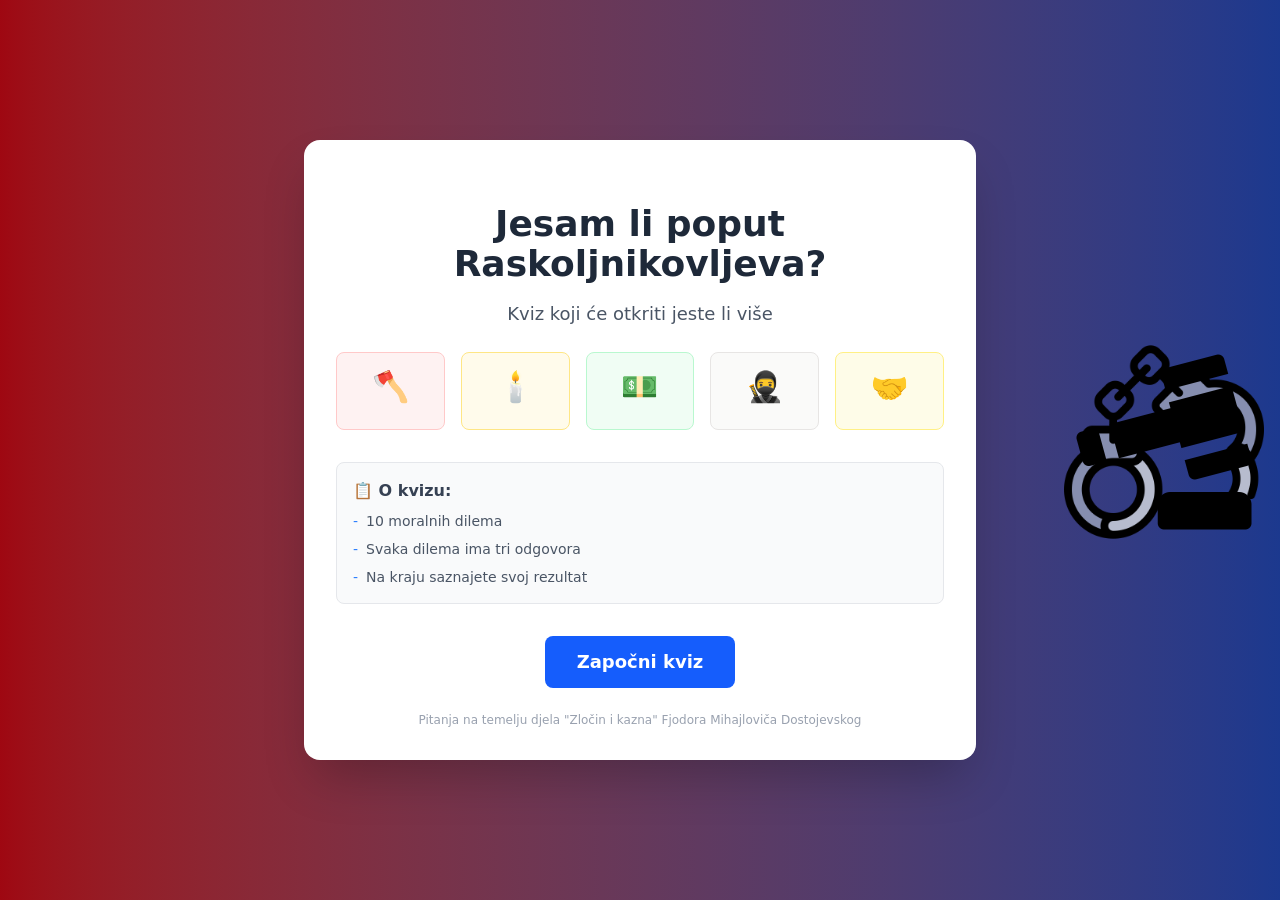
==== commit 04f501d2: "komit" ====
--- a/index.html
+++ b/index.html
@@ -18,11 +18,11 @@
 
 <body class="bg-gradient-to-r from-red-800 to-blue-900 flex items-center justify-center p-4">
 
-            <div class="absolute left-4 top-1/2 -translate-y-1/2 ml-30">
+            <div class="absolute right-4 top-1/2 -translate-y-1/2 mr-10 hidden lg:block">
                     <img src="zlocin.png" alt="Zlocin" class="mb-4" style="max-width: 200px;">
             </div>
 
-             <div class="absolute right-4 top-1/2 -translate-y-1/2 mr-30">
+             <div class="absolute right-4 top-1/2 -translate-y-1/2 mr-10 hidden lg:block">
                     <img src="kazna.png" alt="Kazna" class="mb-4" style="max-width: 200px;">
             </div>
 
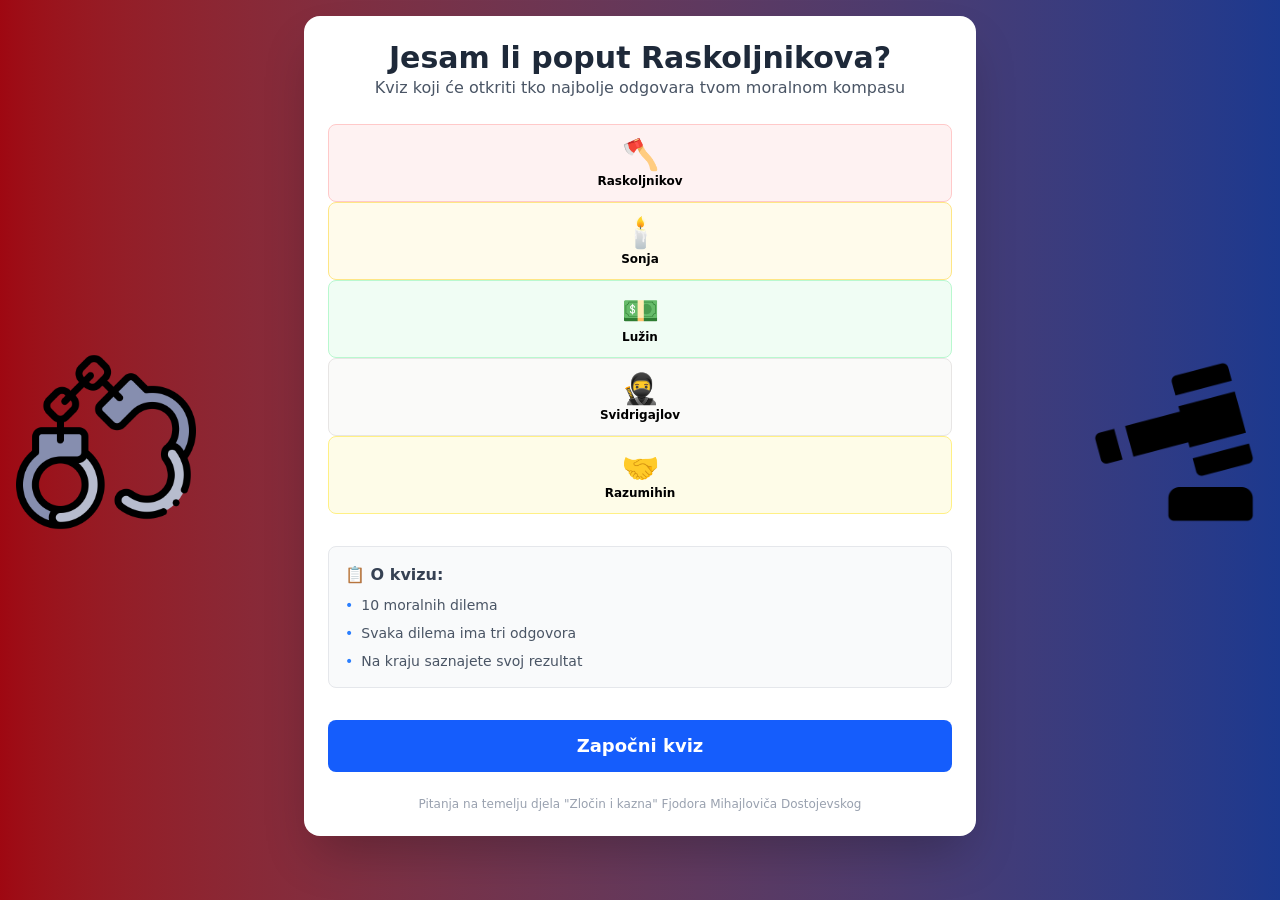
==== commit 48c4c5e4: "upitacne promjene" ====
--- a/index.html
+++ b/index.html
@@ -1,13 +1,4 @@
-<html lang='en'>
-  <head>
-    <meta charset='UTF-8' />
-    <meta name='viewport' content='width=device-width, initial-scale=1.0' />
-    <title></title>
-    <link rel='stylesheet' href='/stylesheets/output.css' />
-  </head>
-
-  <body>
-        <!DOCTYPE html>
+<!DOCTYPE html>
 <html lang="hr">
 <head>
     <meta charset="UTF-8">
@@ -16,73 +7,76 @@
     <link rel='stylesheet' href='/stylesheets/output.css' />
 </head>
 
-<body class="bg-gradient-to-r from-red-800 to-blue-900 flex items-center justify-center p-4">
+<body class="bg-gradient-to-r from-red-800 to-blue-900 flex items-center justify-center p-4 min-h-screen relative overflow-x-hidden">
 
-            <div class="absolute right-4 top-1/2 -translate-y-1/2 mr-10 hidden lg:block">
-                    <img src="zlocin.png" alt="Zlocin" class="mb-4" style="max-width: 200px;">
-            </div>
+    <div class="absolute left-4 top-1/2 -translate-y-1/2 ml-10 hidden lg:block">
+        <img src="/zlocin.png" alt="Zlocin" class="mb-4" style="max-width: 180px;">
+    </div>
 
-             <div class="absolute right-4 top-1/2 -translate-y-1/2 mr-10 hidden lg:block">
-                    <img src="kazna.png" alt="Kazna" class="mb-4" style="max-width: 200px;">
-            </div>
+    <div class="absolute right-4 top-1/2 -translate-y-1/2 mr-10 hidden lg:block">
+        <img src="/kazna.png" alt="Kazna" class="mb-4" style="max-width: 180px;">
+    </div>
 
-    <div class="max-w-2xl w-full">
+    <div class="max-w-2xl w-full z-10">
          
-        <div class="bg-white rounded-2xl shadow-2xl p-8 text-center">
+        <div class="bg-white rounded-2xl shadow-2xl p-6 md:p-8 text-center">
             
-           
-
-            <h1 class="text-4xl font-bold text-gray-800 mb-4 mt-8">
-                Jesam li poput Raskoljnikovljeva?
+            <h1 class="text-3xl md:text-4xl font-bold text-gray-800 mb-3 mt-4">
+                Jesam li poput Raskoljnikova?
             </h1>
             
-            <p class="text-gray-600 mb-6 text-lg">
-                Kviz koji će otkriti jeste li više
+            <p class="text-gray-600 mb-6 text-base md:text-lg">
+                Kviz koji će otkriti tko najbolje odgovara tvom moralnom kompasu
             </p>
             
-            
-            <div class="flex flex-col sm:flex-row gap-4 mb-8">
-                <div class="flex-1 bg-red-50 rounded-lg p-4 border border-red-200">
-                    <div class="text-3xl mb-2">🪓</div>
+            <div class="grid grid-cols-2 sm:grid-cols-5 gap-3 md:gap-4 mb-8">
+                
+                <div class="bg-red-50 rounded-lg p-3 border border-red-200 flex flex-col items-center justify-center">
+                    <div class="text-3xl mb-1">🪓</div>
+                    <div class="font-semibold text-xs text-red-800">Raskoljnikov</div>
                 </div>
                 
-                <div class="flex-1 bg-amber-50 rounded-lg p-4 border border-amber-200">
-                    <div class="text-3xl mb-2">🕯️</div>
+                <div class="bg-amber-50 rounded-lg p-3 border border-amber-200 flex flex-col items-center justify-center">
+                    <div class="text-3xl mb-1">🕯️</div>
+                    <div class="font-semibold text-xs text-amber-800">Sonja</div>
                 </div>
 
-                <div class="flex-1 bg-green-50 rounded-lg p-4 border border-green-200">
-                    <div class="text-3xl mb-2">💵</div>
+                <div class="bg-green-50 rounded-lg p-3 border border-green-200 flex flex-col items-center justify-center">
+                    <div class="text-3xl mb-1">💵</div>
+                    <div class="font-semibold text-xs text-green-800">Lužin</div>
                 </div>
 
-                <div class="flex-1 bg-stone-50 rounded-lg p-4 border border-stone-200">
-                    <div class="text-3xl mb-2">🥷</div>
+                <div class="bg-stone-50 rounded-lg p-3 border border-stone-200 flex flex-col items-center justify-center">
+                    <div class="text-3xl mb-1">🥷</div>
+                    <div class="font-semibold text-xs text-stone-800">Svidrigajlov</div>
                 </div>
 
-                <div class="flex-1 bg-yellow-50 rounded-lg p-4 border border-yellow-200">
-                    <div class="text-3xl mb-2">🤝</div>
+                <div class="col-span-2 sm:col-span-1 bg-yellow-50 rounded-lg p-3 border border-yellow-200 flex flex-col items-center justify-center">
+                    <div class="text-3xl mb-1">🤝</div>
+                    <div class="font-semibold text-xs text-yellow-800">Razumihin</div>
                 </div>
+                
             </div>
-            
             
             <div class="bg-gray-50 rounded-lg p-4 mb-8 text-left border border-gray-200">
                 <p class="font-semibold text-gray-700 mb-2">📋 O kvizu:</p>
                 <ul class="text-sm text-gray-600 space-y-2">
                     <li class="flex items-center gap-2">
-                        <span class="text-blue-500">-</span>
+                        <span class="text-blue-500">•</span>
                         10 moralnih dilema
                     </li>
                     <li class="flex items-center gap-2">
-                        <span class="text-blue-500">-</span>
+                        <span class="text-blue-500">•</span>
                         Svaka dilema ima tri odgovora
                     </li>
                     <li class="flex items-center gap-2">
-                        <span class="text-blue-500">-</span>
+                        <span class="text-blue-500">•</span>
                         Na kraju saznajete svoj rezultat
                     </li>
                 </ul>
             </div>
             
-            <a href="/kviz" class="inline-block bg-blue-600 text-white px-8 py-3 rounded-lg hover:bg-blue-700 transition text-lg font-semibold">
+            <a href="/kviz" class="inline-block w-full sm:w-auto bg-blue-600 text-white px-8 py-3 rounded-lg hover:bg-blue-700 transition text-lg font-semibold">
                 Započni kviz 
             </a>
             
@@ -93,8 +87,4 @@
     </div>
 
 </body>
-</html>
-  </body>
-  
-
 </html>
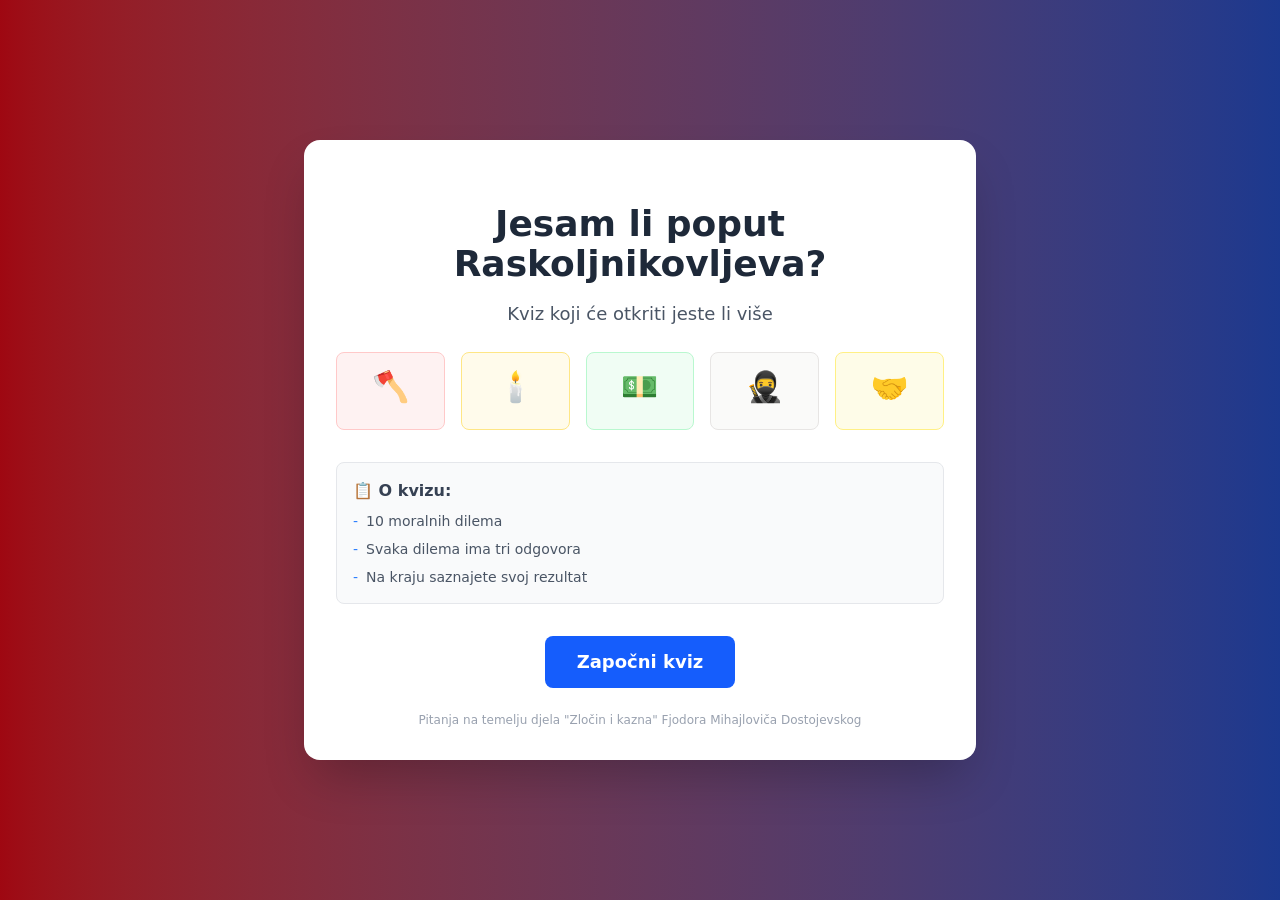
==== commit f7dd551e: "maknute slike" ====
--- a/index.html
+++ b/index.html
@@ -1,4 +1,13 @@
-<!DOCTYPE html>
+<html lang='en'>
+  <head>
+    <meta charset='UTF-8' />
+    <meta name='viewport' content='width=device-width, initial-scale=1.0' />
+    <title></title>
+    <link rel='stylesheet' href='/stylesheets/output.css' />
+  </head>
+
+  <body>
+        <!DOCTYPE html>
 <html lang="hr">
 <head>
     <meta charset="UTF-8">
@@ -7,76 +16,67 @@
     <link rel='stylesheet' href='/stylesheets/output.css' />
 </head>
 
-<body class="bg-gradient-to-r from-red-800 to-blue-900 flex items-center justify-center p-4 min-h-screen relative overflow-x-hidden">
+<body class="bg-gradient-to-r from-red-800 to-blue-900 flex items-center justify-center p-4">
 
-    <div class="absolute left-4 top-1/2 -translate-y-1/2 ml-10 hidden lg:block">
-        <img src="/zlocin.png" alt="Zlocin" class="mb-4" style="max-width: 180px;">
-    </div>
+        
 
-    <div class="absolute right-4 top-1/2 -translate-y-1/2 mr-10 hidden lg:block">
-        <img src="/kazna.png" alt="Kazna" class="mb-4" style="max-width: 180px;">
-    </div>
+    <div class="max-w-2xl w-full">
+         
+        <div class="bg-white rounded-2xl shadow-2xl p-8 text-center">
+            
+           
 
-    <div class="max-w-2xl w-full z-10">
-         
-        <div class="bg-white rounded-2xl shadow-2xl p-6 md:p-8 text-center">
-            
-            <h1 class="text-3xl md:text-4xl font-bold text-gray-800 mb-3 mt-4">
-                Jesam li poput Raskoljnikova?
+            <h1 class="text-4xl font-bold text-gray-800 mb-4 mt-8">
+                Jesam li poput Raskoljnikovljeva?
             </h1>
             
-            <p class="text-gray-600 mb-6 text-base md:text-lg">
-                Kviz koji će otkriti tko najbolje odgovara tvom moralnom kompasu
+            <p class="text-gray-600 mb-6 text-lg">
+                Kviz koji će otkriti jeste li više
             </p>
             
-            <div class="grid grid-cols-2 sm:grid-cols-5 gap-3 md:gap-4 mb-8">
-                
-                <div class="bg-red-50 rounded-lg p-3 border border-red-200 flex flex-col items-center justify-center">
-                    <div class="text-3xl mb-1">🪓</div>
-                    <div class="font-semibold text-xs text-red-800">Raskoljnikov</div>
+            
+            <div class="flex flex-col sm:flex-row gap-4 mb-8">
+                <div class="flex-1 bg-red-50 rounded-lg p-4 border border-red-200">
+                    <div class="text-3xl mb-2">🪓</div>
                 </div>
                 
-                <div class="bg-amber-50 rounded-lg p-3 border border-amber-200 flex flex-col items-center justify-center">
-                    <div class="text-3xl mb-1">🕯️</div>
-                    <div class="font-semibold text-xs text-amber-800">Sonja</div>
+                <div class="flex-1 bg-amber-50 rounded-lg p-4 border border-amber-200">
+                    <div class="text-3xl mb-2">🕯️</div>
                 </div>
 
-                <div class="bg-green-50 rounded-lg p-3 border border-green-200 flex flex-col items-center justify-center">
-                    <div class="text-3xl mb-1">💵</div>
-                    <div class="font-semibold text-xs text-green-800">Lužin</div>
+                <div class="flex-1 bg-green-50 rounded-lg p-4 border border-green-200">
+                    <div class="text-3xl mb-2">💵</div>
                 </div>
 
-                <div class="bg-stone-50 rounded-lg p-3 border border-stone-200 flex flex-col items-center justify-center">
-                    <div class="text-3xl mb-1">🥷</div>
-                    <div class="font-semibold text-xs text-stone-800">Svidrigajlov</div>
+                <div class="flex-1 bg-stone-50 rounded-lg p-4 border border-stone-200">
+                    <div class="text-3xl mb-2">🥷</div>
                 </div>
 
-                <div class="col-span-2 sm:col-span-1 bg-yellow-50 rounded-lg p-3 border border-yellow-200 flex flex-col items-center justify-center">
-                    <div class="text-3xl mb-1">🤝</div>
-                    <div class="font-semibold text-xs text-yellow-800">Razumihin</div>
+                <div class="flex-1 bg-yellow-50 rounded-lg p-4 border border-yellow-200">
+                    <div class="text-3xl mb-2">🤝</div>
                 </div>
-                
             </div>
+            
             
             <div class="bg-gray-50 rounded-lg p-4 mb-8 text-left border border-gray-200">
                 <p class="font-semibold text-gray-700 mb-2">📋 O kvizu:</p>
                 <ul class="text-sm text-gray-600 space-y-2">
                     <li class="flex items-center gap-2">
-                        <span class="text-blue-500">•</span>
+                        <span class="text-blue-500">-</span>
                         10 moralnih dilema
                     </li>
                     <li class="flex items-center gap-2">
-                        <span class="text-blue-500">•</span>
+                        <span class="text-blue-500">-</span>
                         Svaka dilema ima tri odgovora
                     </li>
                     <li class="flex items-center gap-2">
-                        <span class="text-blue-500">•</span>
+                        <span class="text-blue-500">-</span>
                         Na kraju saznajete svoj rezultat
                     </li>
                 </ul>
             </div>
             
-            <a href="/kviz" class="inline-block w-full sm:w-auto bg-blue-600 text-white px-8 py-3 rounded-lg hover:bg-blue-700 transition text-lg font-semibold">
+            <a href="/kviz" class="inline-block bg-blue-600 text-white px-8 py-3 rounded-lg hover:bg-blue-700 transition text-lg font-semibold">
                 Započni kviz 
             </a>
             
@@ -87,4 +87,8 @@
     </div>
 
 </body>
+</html>
+  </body>
+  
+
 </html>
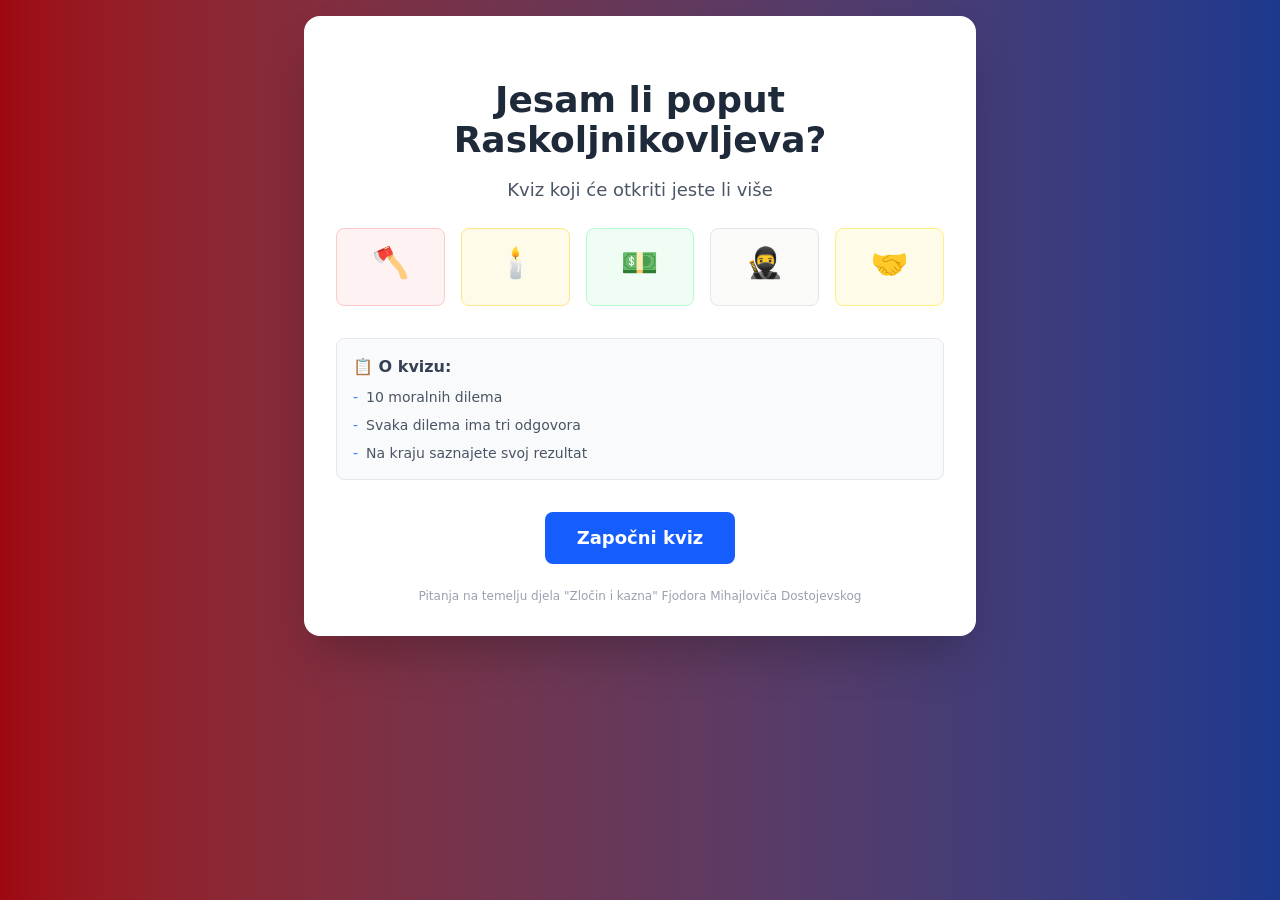
==== commit 381ef507: "Fixano za mob" ====
--- a/index.html
+++ b/index.html
@@ -1,13 +1,4 @@
-<html lang='en'>
-  <head>
-    <meta charset='UTF-8' />
-    <meta name='viewport' content='width=device-width, initial-scale=1.0' />
-    <title></title>
-    <link rel='stylesheet' href='/stylesheets/output.css' />
-  </head>
-
-  <body>
-        <!DOCTYPE html>
+<!DOCTYPE html>
 <html lang="hr">
 <head>
     <meta charset="UTF-8">
@@ -16,7 +7,7 @@
     <link rel='stylesheet' href='/stylesheets/output.css' />
 </head>
 
-<body class="bg-gradient-to-r from-red-800 to-blue-900 flex items-center justify-center p-4">
+<body class="bg-gradient-to-r from-red-800 to-blue-900 p-4 min-h-screen min-h-[100dvh] w-full flex items-center justify-center relative overflow-x-hidden">
 
         
 
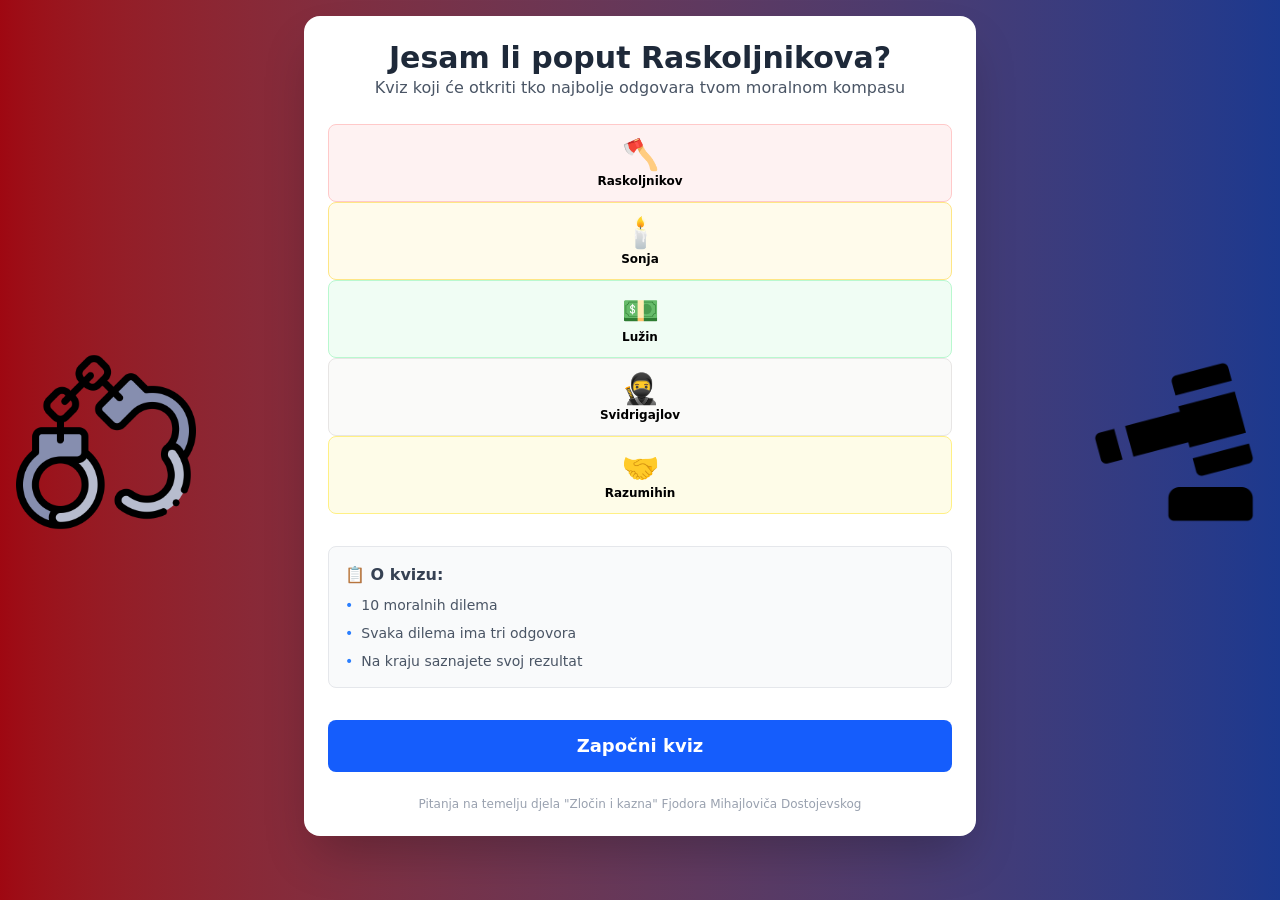
==== commit 76ce0451: "nadajmo se da radi" ====
--- a/index.html
+++ b/index.html
@@ -9,65 +9,75 @@
 
 <body class="bg-gradient-to-r from-red-800 to-blue-900 p-4 min-h-screen min-h-[100dvh] w-full flex items-center justify-center relative overflow-x-hidden">
 
-        
+    
+    <div class="absolute left-4 top-1/2 -translate-y-1/2 ml-10 hidden lg:block">
+        <img src="/zlocin.png" alt="Zlocin" class="mb-4" style="max-width: 180px;">
+    </div>
 
-    <div class="max-w-2xl w-full">
+    <div class="absolute right-4 top-1/2 -translate-y-1/2 mr-10 hidden lg:block">
+        <img src="/kazna.png" alt="Kazna" class="mb-4" style="max-width: 180px;">
+    </div>
+
+    <div class="max-w-2xl w-full z-10">
          
-        <div class="bg-white rounded-2xl shadow-2xl p-8 text-center">
+        <div class="bg-white rounded-2xl shadow-2xl p-6 md:p-8 text-center">
             
-           
-
-            <h1 class="text-4xl font-bold text-gray-800 mb-4 mt-8">
-                Jesam li poput Raskoljnikovljeva?
+            <h1 class="text-3xl md:text-4xl font-bold text-gray-800 mb-3 mt-4">
+                Jesam li poput Raskoljnikova?
             </h1>
             
-            <p class="text-gray-600 mb-6 text-lg">
-                Kviz koji će otkriti jeste li više
+            <p class="text-gray-600 mb-6 text-base md:text-lg">
+                Kviz koji će otkriti tko najbolje odgovara tvom moralnom kompasu
             </p>
             
-            
-            <div class="flex flex-col sm:flex-row gap-4 mb-8">
-                <div class="flex-1 bg-red-50 rounded-lg p-4 border border-red-200">
-                    <div class="text-3xl mb-2">🪓</div>
+            <div class="grid grid-cols-2 sm:grid-cols-5 gap-3 md:gap-4 mb-8">
+                
+                <div class="bg-red-50 rounded-lg p-3 border border-red-200 flex flex-col items-center justify-center">
+                    <div class="text-3xl mb-1">🪓</div>
+                    <div class="font-semibold text-xs text-red-800">Raskoljnikov</div>
                 </div>
                 
-                <div class="flex-1 bg-amber-50 rounded-lg p-4 border border-amber-200">
-                    <div class="text-3xl mb-2">🕯️</div>
+                <div class="bg-amber-50 rounded-lg p-3 border border-amber-200 flex flex-col items-center justify-center">
+                    <div class="text-3xl mb-1">🕯️</div>
+                    <div class="font-semibold text-xs text-amber-800">Sonja</div>
                 </div>
 
-                <div class="flex-1 bg-green-50 rounded-lg p-4 border border-green-200">
-                    <div class="text-3xl mb-2">💵</div>
+                <div class="bg-green-50 rounded-lg p-3 border border-green-200 flex flex-col items-center justify-center">
+                    <div class="text-3xl mb-1">💵</div>
+                    <div class="font-semibold text-xs text-green-800">Lužin</div>
                 </div>
 
-                <div class="flex-1 bg-stone-50 rounded-lg p-4 border border-stone-200">
-                    <div class="text-3xl mb-2">🥷</div>
+                <div class="bg-stone-50 rounded-lg p-3 border border-stone-200 flex flex-col items-center justify-center">
+                    <div class="text-3xl mb-1">🥷</div>
+                    <div class="font-semibold text-xs text-stone-800">Svidrigajlov</div>
                 </div>
 
-                <div class="flex-1 bg-yellow-50 rounded-lg p-4 border border-yellow-200">
-                    <div class="text-3xl mb-2">🤝</div>
+                <div class="col-span-2 sm:col-span-1 bg-yellow-50 rounded-lg p-3 border border-yellow-200 flex flex-col items-center justify-center">
+                    <div class="text-3xl mb-1">🤝</div>
+                    <div class="font-semibold text-xs text-yellow-800">Razumihin</div>
                 </div>
+                
             </div>
-            
             
             <div class="bg-gray-50 rounded-lg p-4 mb-8 text-left border border-gray-200">
                 <p class="font-semibold text-gray-700 mb-2">📋 O kvizu:</p>
                 <ul class="text-sm text-gray-600 space-y-2">
                     <li class="flex items-center gap-2">
-                        <span class="text-blue-500">-</span>
+                        <span class="text-blue-500">•</span>
                         10 moralnih dilema
                     </li>
                     <li class="flex items-center gap-2">
-                        <span class="text-blue-500">-</span>
+                        <span class="text-blue-500">•</span>
                         Svaka dilema ima tri odgovora
                     </li>
                     <li class="flex items-center gap-2">
-                        <span class="text-blue-500">-</span>
+                        <span class="text-blue-500">•</span>
                         Na kraju saznajete svoj rezultat
                     </li>
                 </ul>
             </div>
             
-            <a href="/kviz" class="inline-block bg-blue-600 text-white px-8 py-3 rounded-lg hover:bg-blue-700 transition text-lg font-semibold">
+            <a href="/kviz" class="inline-block w-full sm:w-auto bg-blue-600 text-white px-8 py-3 rounded-lg hover:bg-blue-700 transition text-lg font-semibold">
                 Započni kviz 
             </a>
             
@@ -78,8 +88,4 @@
     </div>
 
 </body>
-</html>
-  </body>
-  
-
 </html>
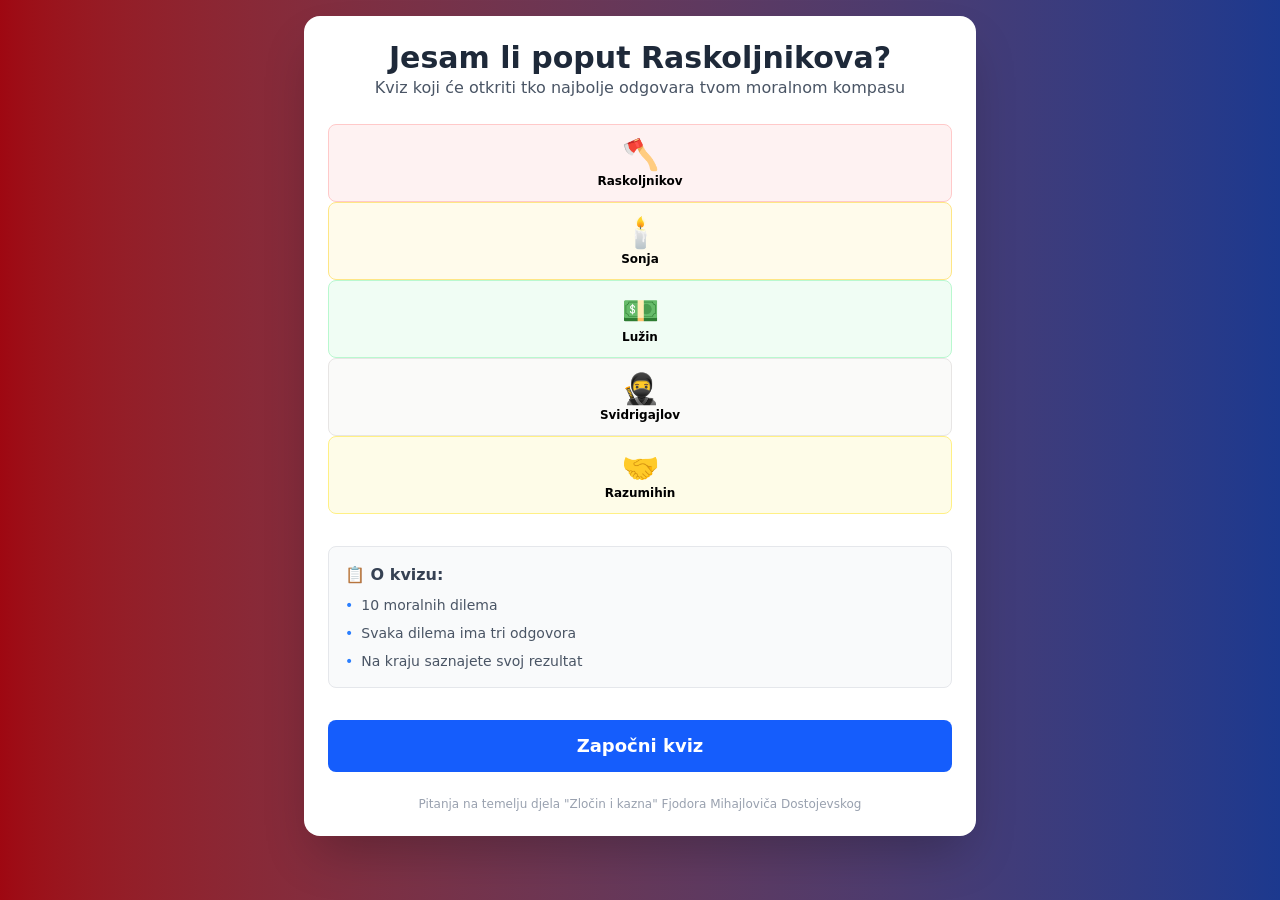
==== commit fa6afa63: "opet promjena" ====
--- a/index.html
+++ b/index.html
@@ -10,13 +10,7 @@
 <body class="bg-gradient-to-r from-red-800 to-blue-900 p-4 min-h-screen min-h-[100dvh] w-full flex items-center justify-center relative overflow-x-hidden">
 
     
-    <div class="absolute left-4 top-1/2 -translate-y-1/2 ml-10 hidden lg:block">
-        <img src="/zlocin.png" alt="Zlocin" class="mb-4" style="max-width: 180px;">
-    </div>
-
-    <div class="absolute right-4 top-1/2 -translate-y-1/2 mr-10 hidden lg:block">
-        <img src="/kazna.png" alt="Kazna" class="mb-4" style="max-width: 180px;">
-    </div>
+    
 
     <div class="max-w-2xl w-full z-10">
          
